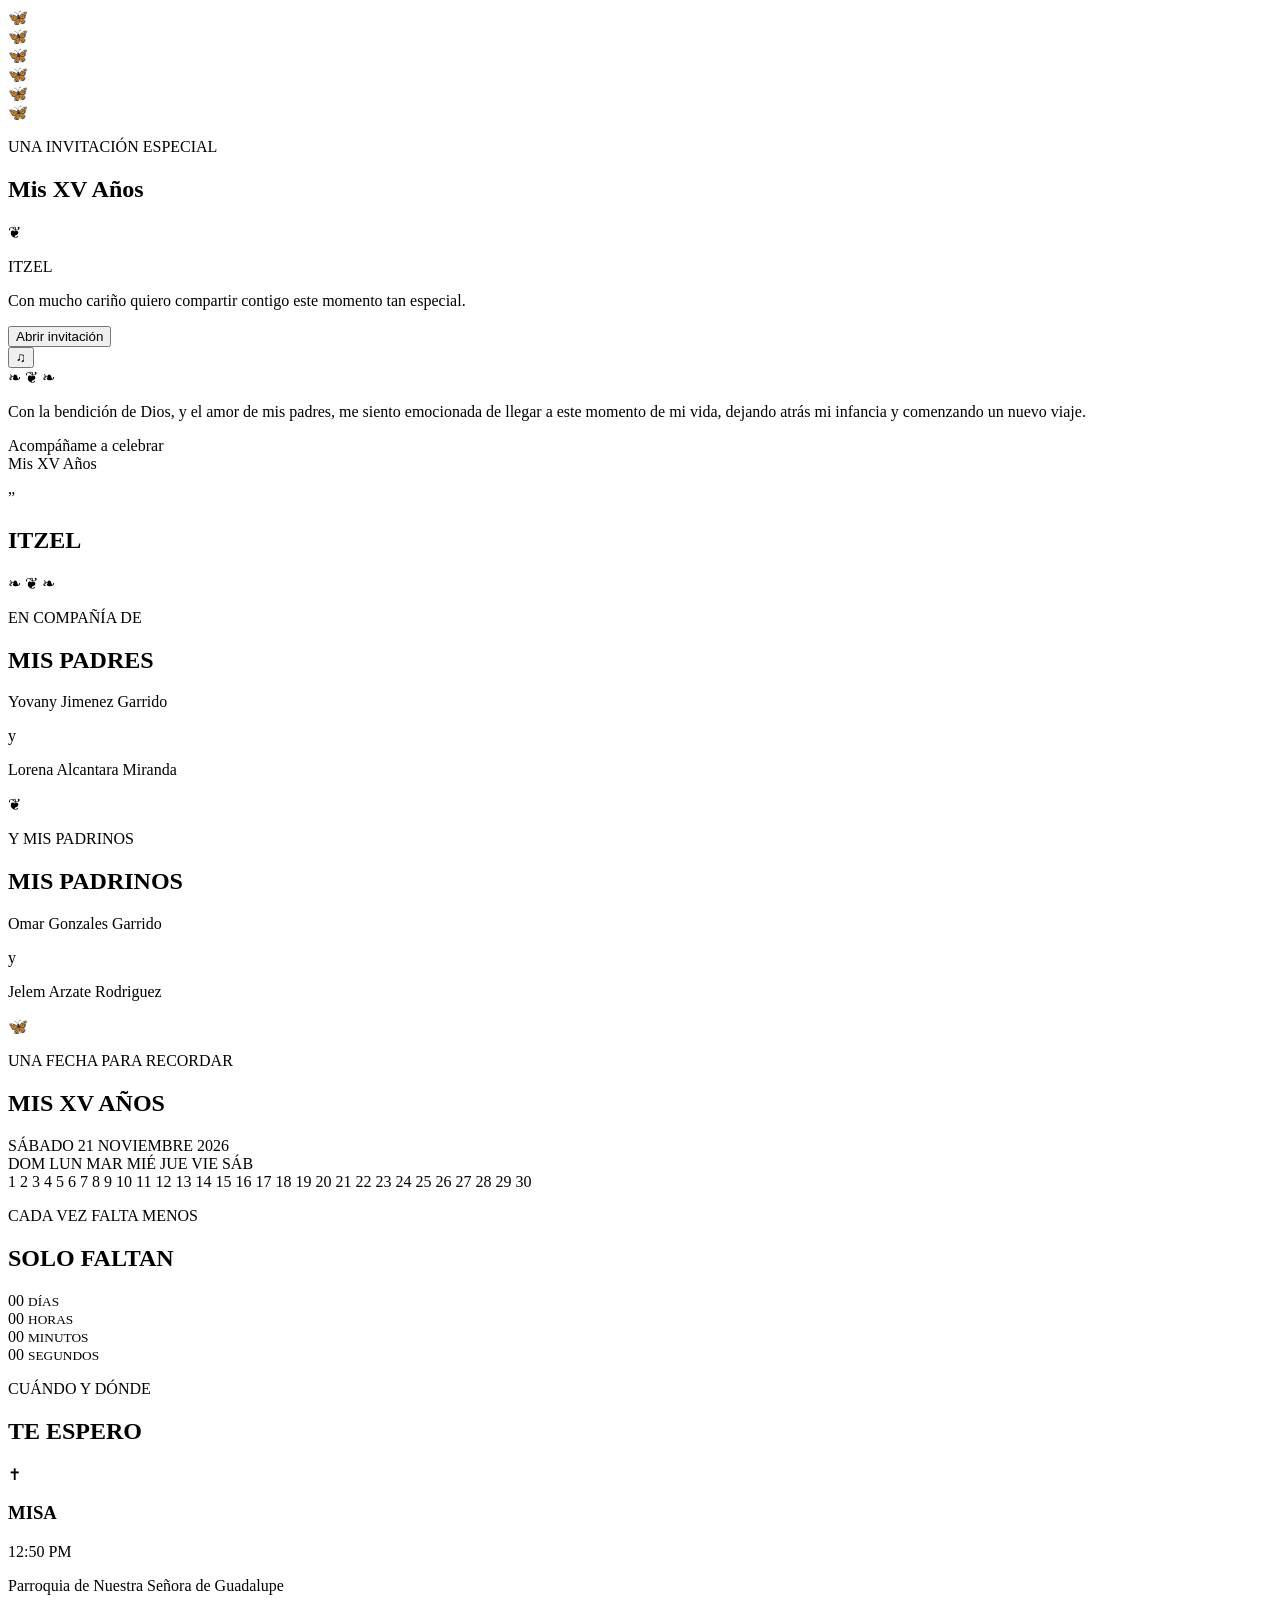
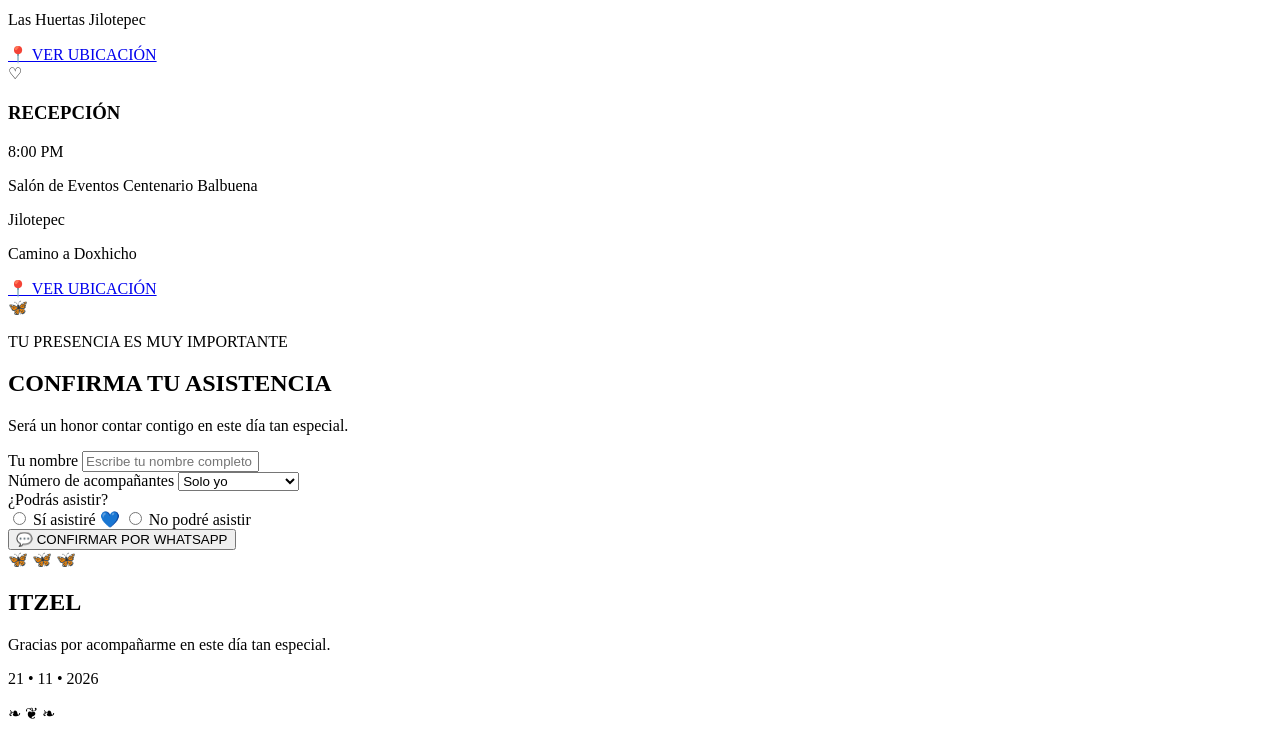
==== index.html @ 4d5fd7c3 "Rename Invitaciones/index.html to index.html" ====
<!DOCTYPE html>
<html lang="es">

<head>
    <meta charset="UTF-8">

    <meta
        name="viewport"
        content="width=device-width, initial-scale=1.0"
    >

    <title>Mis XV Años - Itzel</title>

    <link rel="stylesheet" href="CSS/style.css">

    <!-- Tipografías -->
    <link
        href="https://fonts.googleapis.com/css2?family=Cormorant+Garamond:wght@400;500;600;700&family=Great+Vibes&family=Montserrat:wght@400;500;600;700&display=swap"
        rel="stylesheet"
    >
</head>

<body>

    <!-- =====================================================
         MARIPOSAS
    ====================================================== -->

    <div class="butterfly butterfly-1">🦋</div>
    <div class="butterfly butterfly-2">🦋</div>
    <div class="butterfly butterfly-3">🦋</div>
    <div class="butterfly butterfly-4">🦋</div>
    <div class="butterfly butterfly-5">🦋</div>
    <div class="butterfly butterfly-6">🦋</div>


    <!-- =====================================================
         PANTALLA DE BIENVENIDA
    ====================================================== -->

    <section
        id="welcomeScreen"
        class="welcome-screen"
    >

        <div class="welcome-content">

            <p class="small-title">
                UNA INVITACIÓN ESPECIAL
            </p>

            <h1>
                Mis XV Años
            </h1>

            <div class="ornament">
                ❦
            </div>

            <p class="welcome-name">
                ITZEL
            </p>

            <p class="welcome-text">
                Con mucho cariño quiero compartir
                contigo este momento tan especial.
            </p>

            <button
                id="openInvitation"
                class="main-button"
                type="button"
            >
                Abrir invitación
            </button>

        </div>

    </section>


    <!-- =====================================================
         REPRODUCTOR YOUTUBE OCULTO
    ====================================================== -->

    <div
        id="youtubePlayer"
        class="youtube-hidden"
    ></div>


    <!-- =====================================================
         BOTÓN DE MÚSICA
    ====================================================== -->

    <button
        id="musicButton"
        class="music-button"
        aria-label="Controlar música"
        type="button"
    >
        ♫
    </button>


    <!-- =====================================================
         SECCIÓN 1 - HERO
    ====================================================== -->

    <section
        id="inicio"
        class="hero section"
    >

        <div class="hero-overlay"></div>

        <div class="hero-content">

            <div class="top-ornament">
                ❧ ❦ ❧
            </div>

            <p class="intro-text">
                Con la bendición de Dios,
                y el amor de mis padres,
                me siento emocionada de llegar
                a este momento de mi vida,
                dejando atrás mi infancia
                y comenzando un nuevo viaje.
            </p>

            <p class="invite-text">
                Acompáñame a celebrar
                <br>
                Mis XV Años
            </p>

            <div class="quote-mark">
                ”
            </div>

            <h1 class="hero-name">
                ITZEL
            </h1>

            <div class="bottom-ornament">
                ❧ ❦ ❧
            </div>

        </div>

    </section>


    <!-- =====================================================
         SECCIÓN 2 - PADRES Y PADRINOS
    ====================================================== -->

    <section class="parents section">

        <div class="section-container">

            <p class="section-small-title">
                EN COMPAÑÍA DE
            </p>

            <h2>
                MIS PADRES
            </h2>

            <div class="names">

                <p>
                    Yovany Jimenez Garrido
                </p>

                <span>
                    y
                </span>

                <p>
                    Lorena Alcantara Miranda
                </p>

            </div>

            <div class="divider">
                ❦
            </div>

            <p class="section-small-title">
                Y MIS PADRINOS
            </p>

            <h2>
                MIS PADRINOS
            </h2>

            <div class="names">

                <p>
                    Omar Gonzales Garrido
                </p>

                <span>
                    y
                </span>

                <p>
                    Jelem Arzate Rodriguez
                </p>

            </div>

            <div class="butterfly-decoration">
                🦋
            </div>

        </div>

    </section>


    <!-- =====================================================
         SECCIÓN 3 - FECHA
    ====================================================== -->

    <section class="date-section section">

        <div class="section-container">

            <p class="section-small-title">
                UNA FECHA PARA RECORDAR
            </p>

            <h2 class="date-title">
                MIS XV AÑOS
            </h2>

            <div class="date-card">

                <span class="day-name">
                    SÁBADO
                </span>

                <span class="day-number">
                    21
                </span>

                <span class="month">
                    NOVIEMBRE
                </span>

                <span class="year">
                    2026
                </span>

            </div>


            <!-- CALENDARIO -->

            <div class="calendar">

                <div class="calendar-header">
                    <span>DOM</span>
                    <span>LUN</span>
                    <span>MAR</span>
                    <span>MIÉ</span>
                    <span>JUE</span>
                    <span>VIE</span>
                    <span>SÁB</span>
                </div>

                <div class="calendar-days">

                    <span>1</span>
                    <span>2</span>
                    <span>3</span>
                    <span>4</span>
                    <span>5</span>
                    <span>6</span>
                    <span>7</span>

                    <span>8</span>
                    <span>9</span>
                    <span>10</span>
                    <span>11</span>
                    <span>12</span>
                    <span>13</span>
                    <span>14</span>

                    <span>15</span>
                    <span>16</span>
                    <span>17</span>
                    <span>18</span>
                    <span>19</span>
                    <span>20</span>

                    <span class="selected-day">
                        21
                    </span>

                    <span>22</span>
                    <span>23</span>
                    <span>24</span>
                    <span>25</span>
                    <span>26</span>
                    <span>27</span>
                    <span>28</span>

                    <span>29</span>
                    <span>30</span>

                </div>

            </div>

        </div>

    </section>


    <!-- =====================================================
         SECCIÓN 4 - CUENTA REGRESIVA
    ====================================================== -->

    <section class="countdown-section section">

        <div class="section-container">

            <p class="section-small-title">
                CADA VEZ FALTA MENOS
            </p>

            <h2>
                SOLO FALTAN
            </h2>

            <div class="countdown">

                <div class="count-box">

                    <span id="days">
                        00
                    </span>

                    <small>
                        DÍAS
                    </small>

                </div>


                <div class="count-box">

                    <span id="hours">
                        00
                    </span>

                    <small>
                        HORAS
                    </small>

                </div>


                <div class="count-box">

                    <span id="minutes">
                        00
                    </span>

                    <small>
                        MINUTOS
                    </small>

                </div>


                <div class="count-box">

                    <span id="seconds">
                        00
                    </span>

                    <small>
                        SEGUNDOS
                    </small>

                </div>

            </div>

        </div>

    </section>


    <!-- =====================================================
         SECCIÓN 5 - UBICACIONES
    ====================================================== -->

    <section class="location-section section">

        <div class="section-container">

            <p class="section-small-title">
                CUÁNDO Y DÓNDE
            </p>

            <h2>
                TE ESPERO
            </h2>

            <div class="locations">


                <!-- MISA -->

                <article class="location-card">

                    <div class="location-icon">
                        ✝
                    </div>

                    <h3>
                        MISA
                    </h3>

                    <p class="time">
                        12:50 PM
                    </p>

                    <p>
                        Parroquia de Nuestra Señora
                        de Guadalupe
                    </p>

                    <p>
                        Las Huertas Jilotepec
                    </p>

                    <a
                        class="map-button"
                        href="https://www.google.com/maps/search/?api=1&query=Parroquia+de+Nuestra+Se%C3%B1ora+de+Guadalupe+Las+Huertas+Jilotepec+Estado+de+M%C3%A9xico"
                        target="_blank"
                        rel="noopener noreferrer"
                    >
                        📍 VER UBICACIÓN
                    </a>

                </article>


                <!-- RECEPCIÓN -->

                <article class="location-card">

                    <div class="location-icon">
                        ♡
                    </div>

                    <h3>
                        RECEPCIÓN
                    </h3>

                    <p class="time">
                        8:00 PM
                    </p>

                    <p>
                        Salón de Eventos
                        Centenario Balbuena
                    </p>

                    <p>
                        Jilotepec
                    </p>

                    <p>
                        Camino a Doxhicho
                    </p>

                    <a
                        class="map-button"
                        href="https://www.google.com/maps/search/?api=1&query=Sal%C3%B3n+de+Eventos+Centenario+Balbuena+Jilotepec+Camino+a+Doxhicho"
                        target="_blank"
                        rel="noopener noreferrer"
                    >
                        📍 VER UBICACIÓN
                    </a>

                </article>

            </div>

        </div>

    </section>


    <!-- =====================================================
         SECCIÓN 6 - CONFIRMACIÓN
    ====================================================== -->

    <section class="confirmation-section section">

        <div class="section-container">

            <div class="butterfly-large">
                🦋
            </div>

            <p class="section-small-title">
                TU PRESENCIA ES MUY IMPORTANTE
            </p>

            <h2>
                CONFIRMA TU ASISTENCIA
            </h2>

            <p class="confirmation-description">
                Será un honor contar contigo
                en este día tan especial.
            </p>


            <form id="confirmationForm">

                <div class="form-group">

                    <label for="guestName">
                        Tu nombre
                    </label>

                    <input
                        type="text"
                        id="guestName"
                        placeholder="Escribe tu nombre completo"
                        required
                    >

                </div>


                <div class="form-group">

                    <label for="guests">
                        Número de acompañantes
                    </label>

                    <select
                        id="guests"
                        required
                    >

                        <option value="0">
                            Solo yo
                        </option>

                        <option value="1">
                            1 acompañante
                        </option>

                        <option value="2">
                            2 acompañantes
                        </option>

                        <option value="3">
                            3 acompañantes
                        </option>

                        <option value="4">
                            4 acompañantes
                        </option>

                        <option value="5">
                            5 acompañantes
                        </option>

                    </select>

                </div>


                <div class="form-group">

                    <label>
                        ¿Podrás asistir?
                    </label>

                    <div class="attendance-options">

                        <label class="radio-option">

                            <input
                                type="radio"
                                name="attendance"
                                value="si"
                            >

                            <span>
                                Sí asistiré 💙
                            </span>

                        </label>


                        <label class="radio-option">

                            <input
                                type="radio"
                                name="attendance"
                                value="no"
                            >

                            <span>
                                No podré asistir
                            </span>

                        </label>

                    </div>

                </div>


                <button
                    type="submit"
                    class="whatsapp-button"
                >
                    💬 CONFIRMAR POR WHATSAPP
                </button>

            </form>

        </div>

    </section>


    <!-- =====================================================
         FOOTER
    ====================================================== -->

    <footer class="footer">

        <div class="footer-butterflies">
            🦋 🦋 🦋
        </div>

        <h2>
            ITZEL
        </h2>

        <p>
            Gracias por acompañarme
            en este día tan especial.
        </p>

        <p class="footer-date">
            21 • 11 • 2026
        </p>

        <div class="footer-ornament">
            ❧ ❦ ❧
        </div>

    </footer>


    <!-- JAVASCRIPT -->

    <script src="JS/script.js"></script>

</body>

</html>
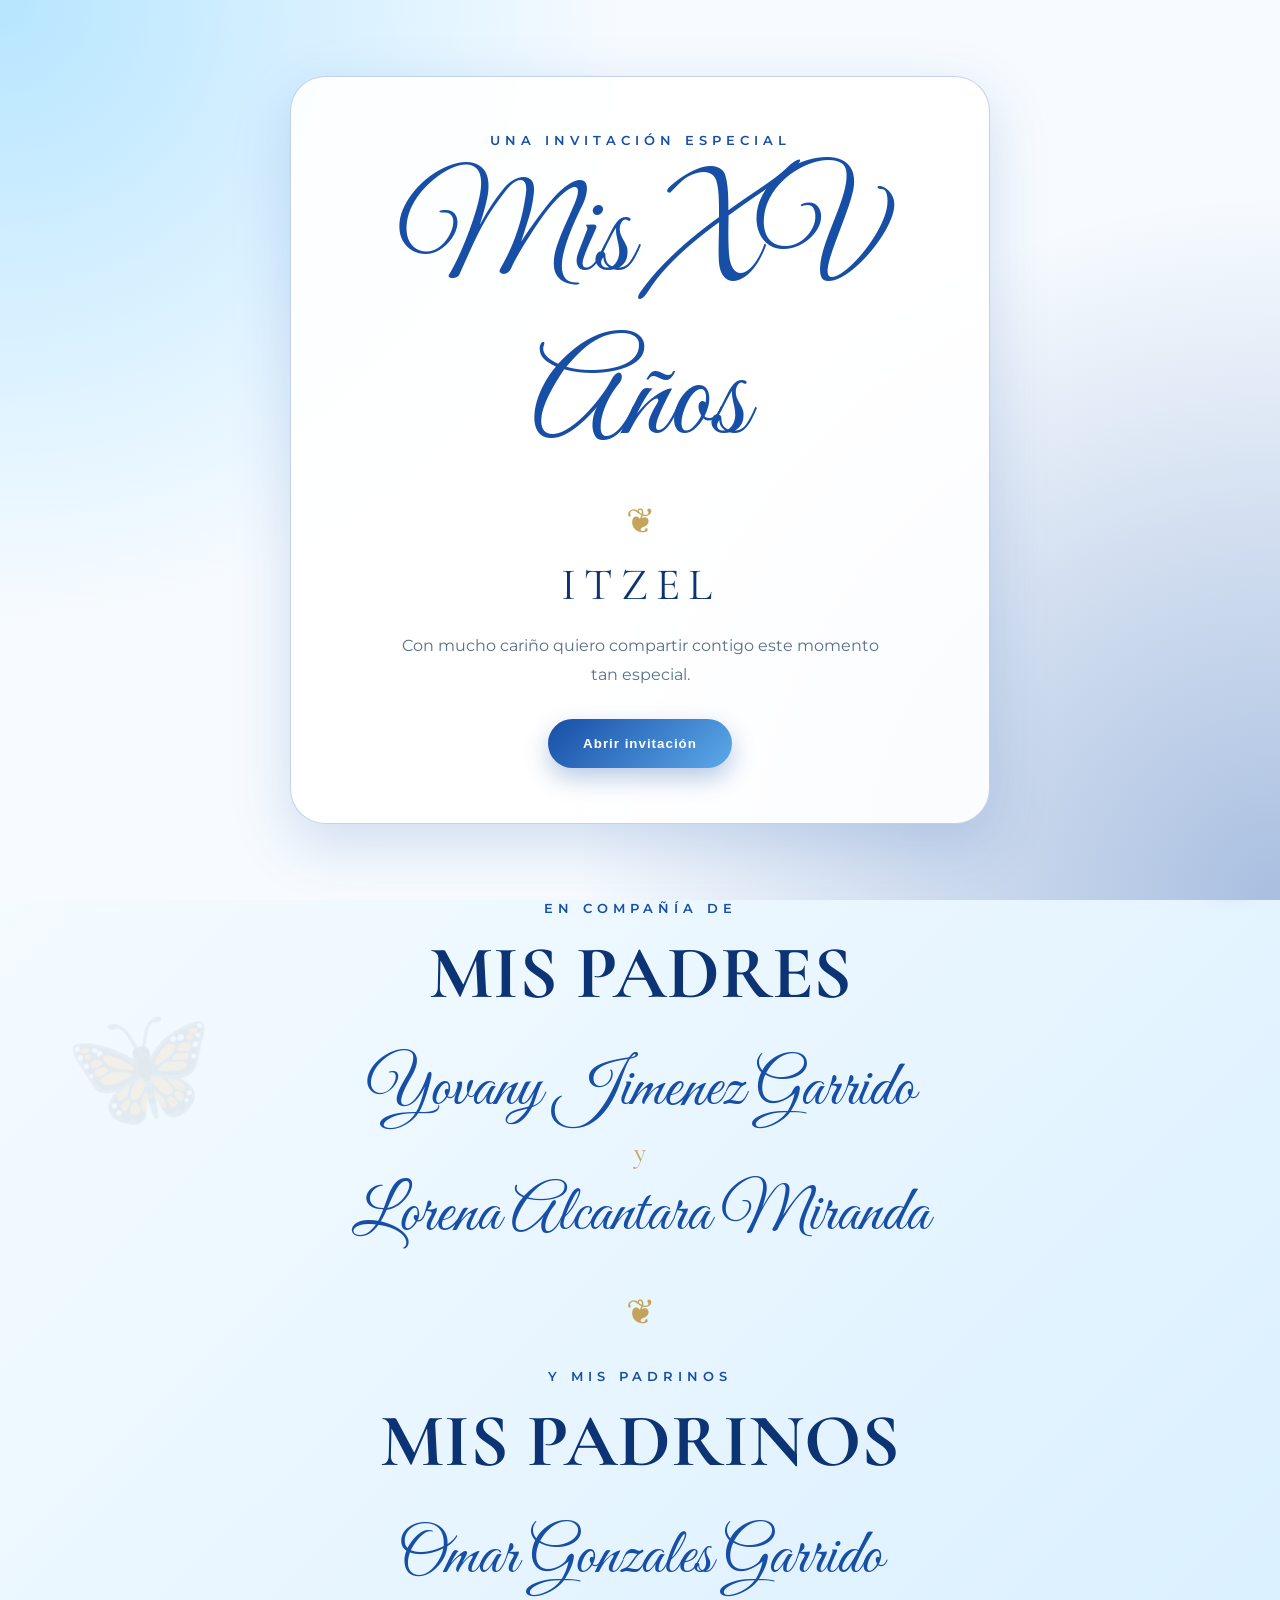
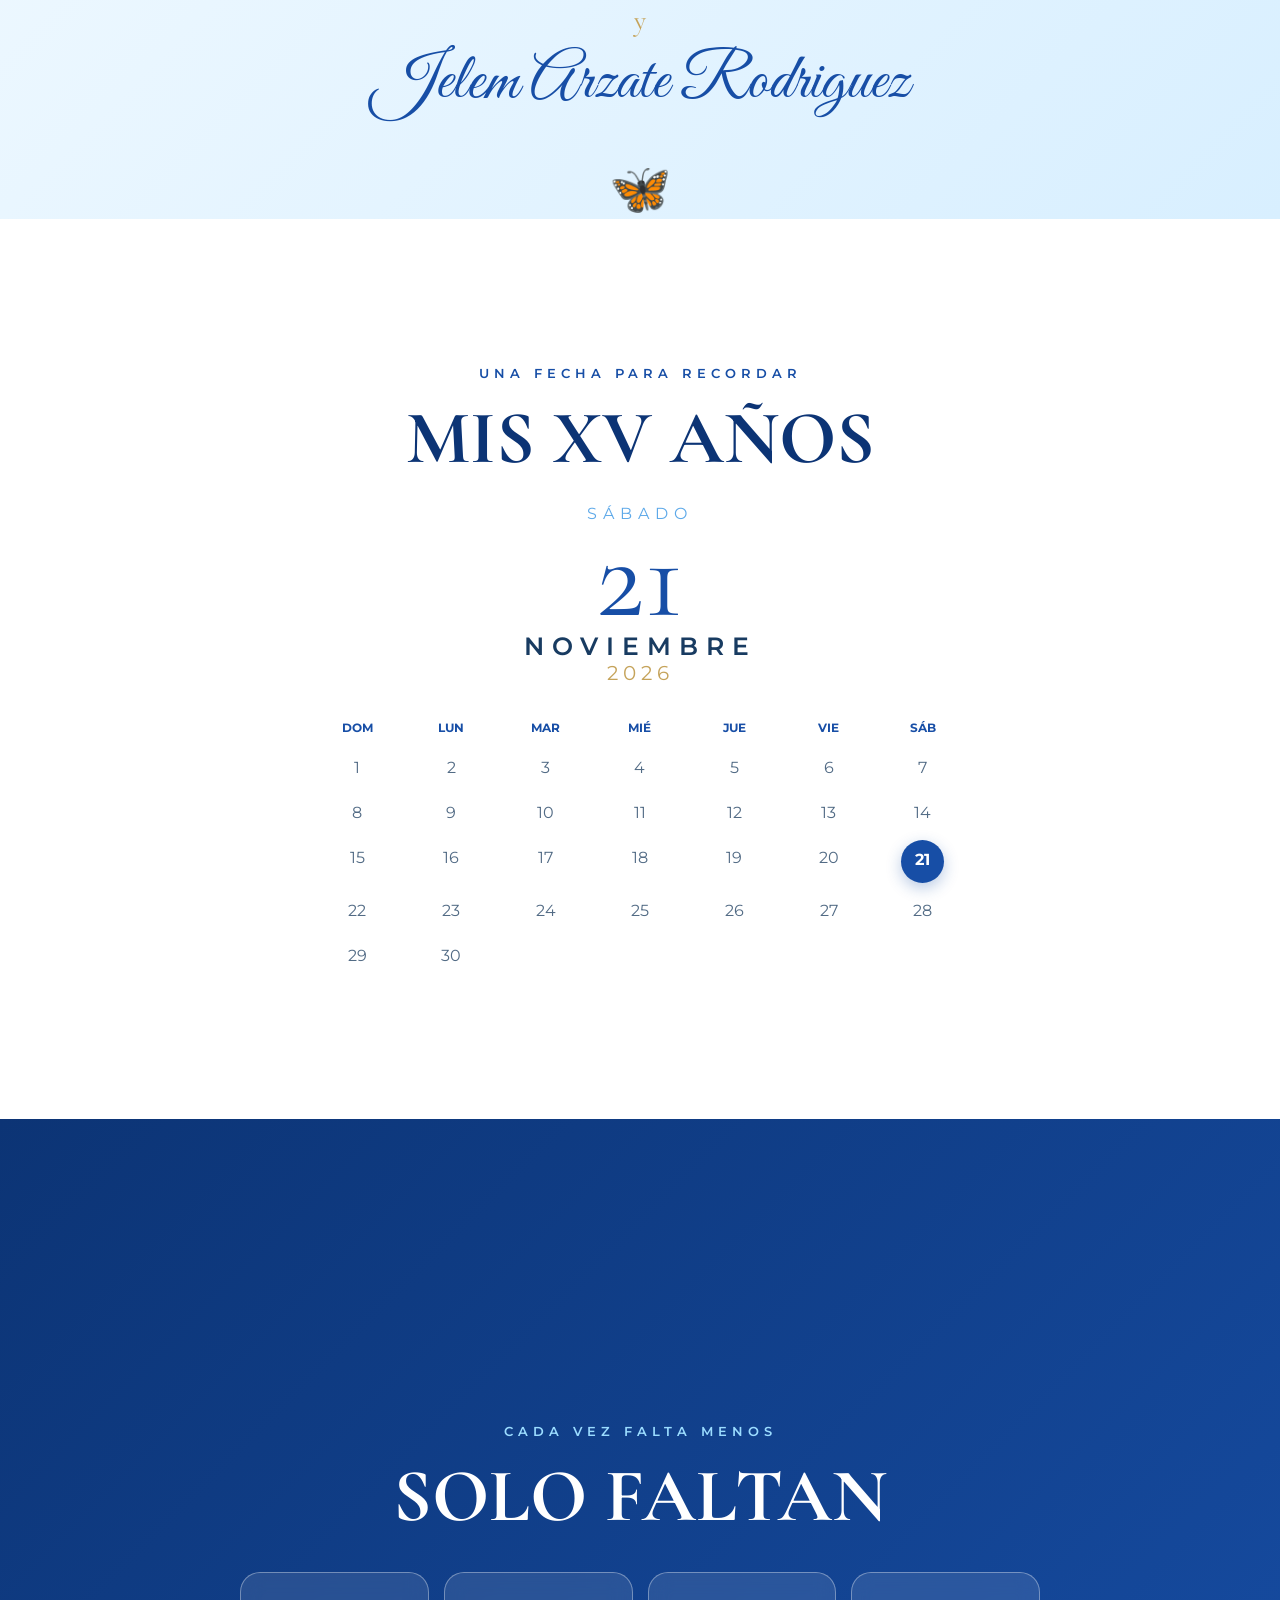
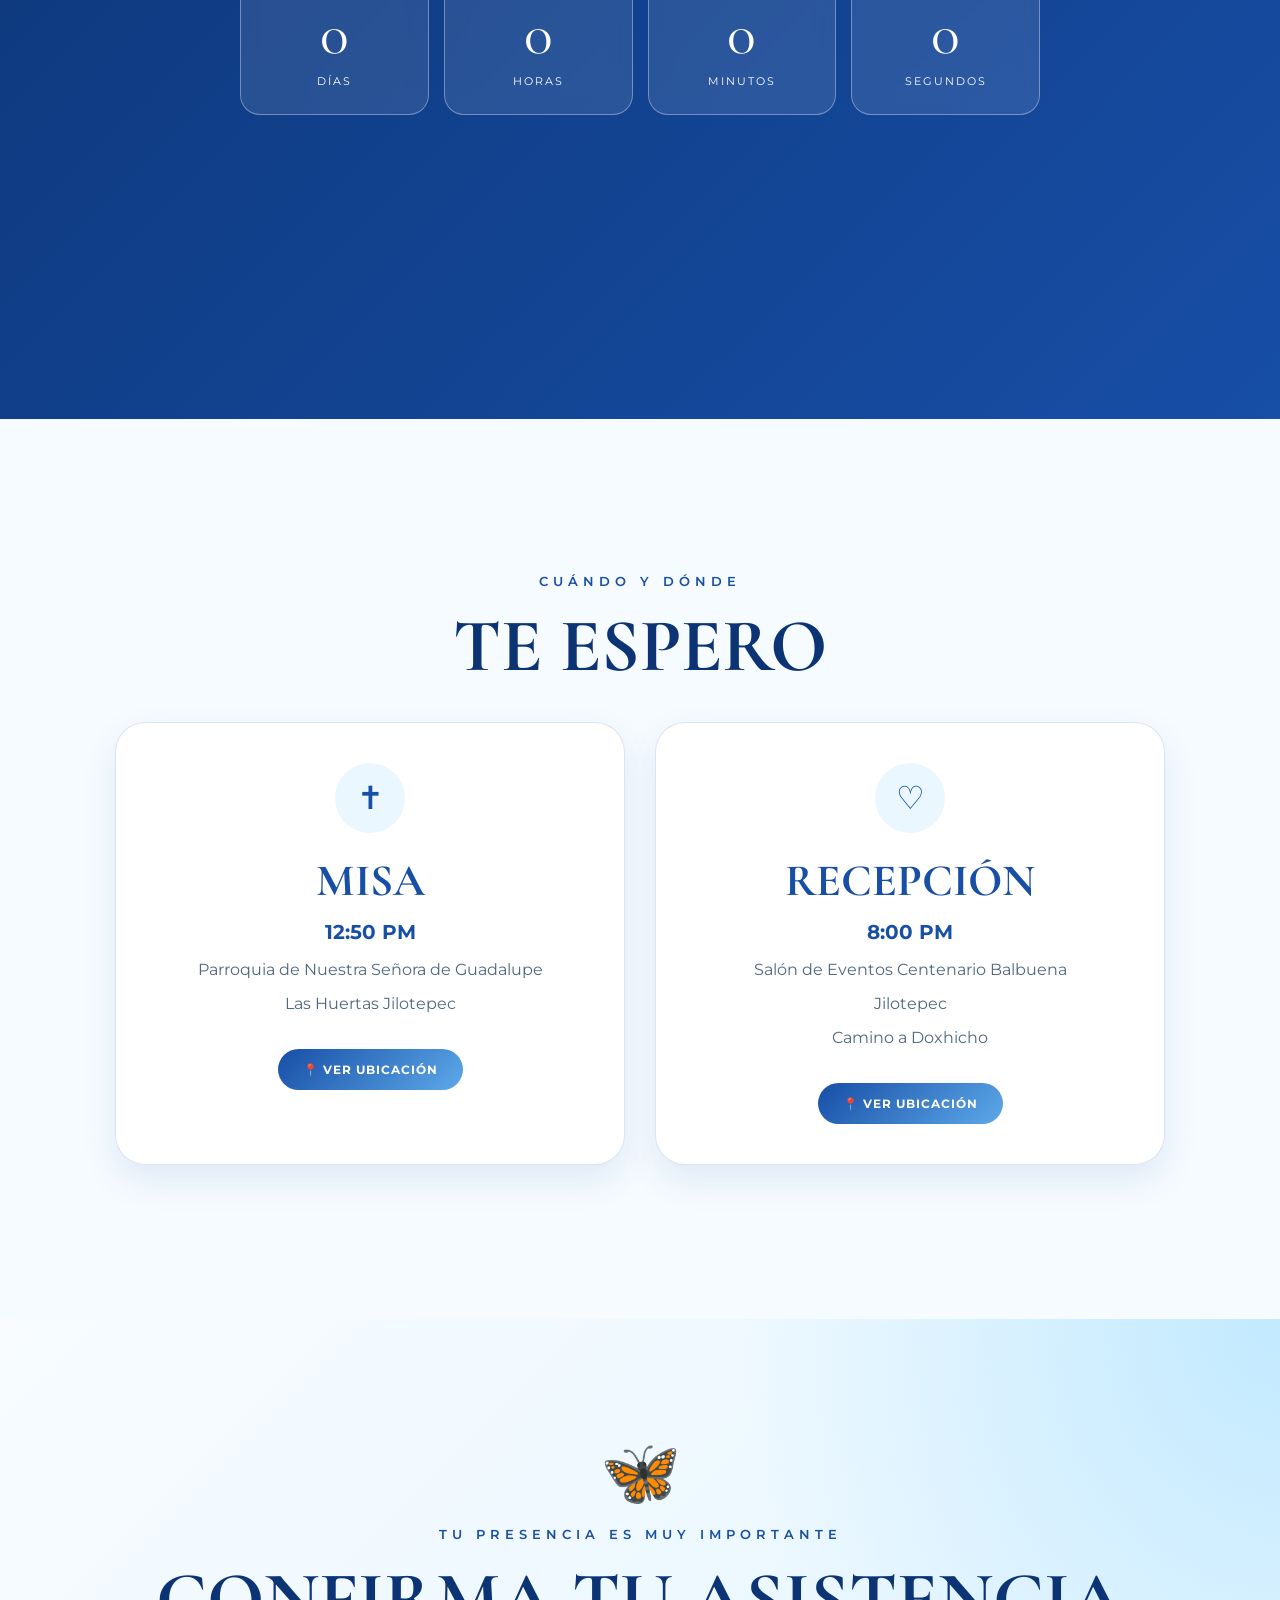
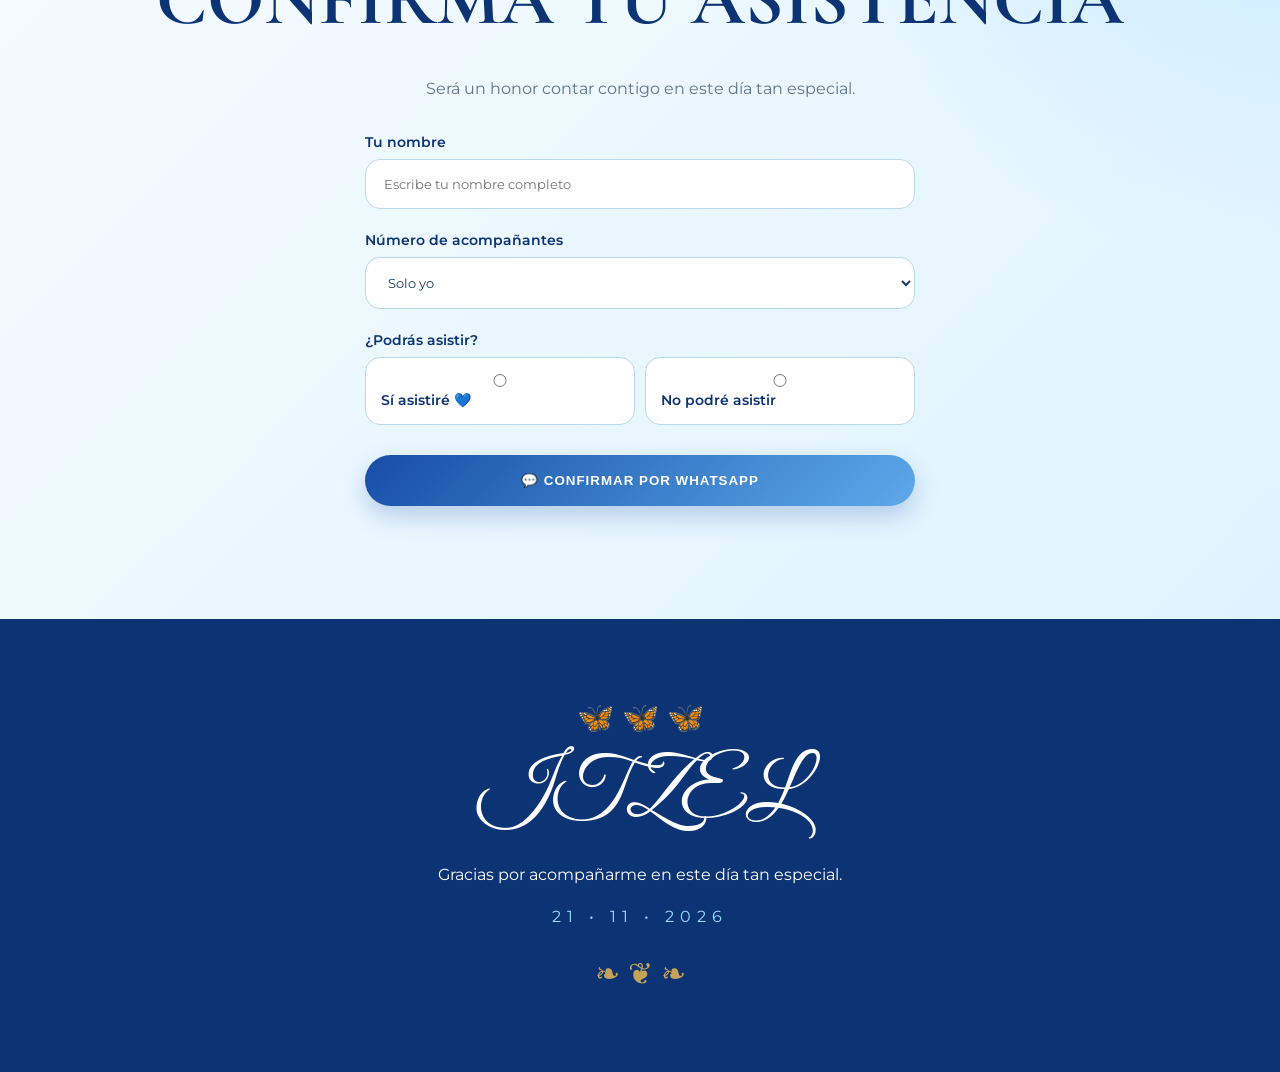
==== commit 2be5f23b: "Update index.html" ====
--- a/index.html
+++ b/index.html
@@ -3,28 +3,14 @@
 
 <head>
     <meta charset="UTF-8">
-
-    <meta
-        name="viewport"
-        content="width=device-width, initial-scale=1.0"
-    >
-
+    <meta name="viewport" content="width=device-width, initial-scale=1.0">
     <title>Mis XV Años - Itzel</title>
-
     <link rel="stylesheet" href="CSS/style.css">
 
-    <!-- Tipografías -->
-    <link
-        href="https://fonts.googleapis.com/css2?family=Cormorant+Garamond:wght@400;500;600;700&family=Great+Vibes&family=Montserrat:wght@400;500;600;700&display=swap"
-        rel="stylesheet"
-    >
+    <link href="https://fonts.googleapis.com/css2?family=Cormorant+Garamond:wght@400;500;600;700&family=Great+Vibes&family=Montserrat:wght@400;500;600;700&display=swap" rel="stylesheet">
 </head>
 
 <body>
-
-    <!-- =====================================================
-         MARIPOSAS
-    ====================================================== -->
 
     <div class="butterfly butterfly-1">🦋</div>
     <div class="butterfly butterfly-2">🦋</div>
@@ -33,647 +19,211 @@
     <div class="butterfly butterfly-5">🦋</div>
     <div class="butterfly butterfly-6">🦋</div>
 
-
-    <!-- =====================================================
-         PANTALLA DE BIENVENIDA
-    ====================================================== -->
-
-    <section
-        id="welcomeScreen"
-        class="welcome-screen"
-    >
-
+    <section id="welcomeScreen" class="welcome-screen">
         <div class="welcome-content">
-
-            <p class="small-title">
-                UNA INVITACIÓN ESPECIAL
+            <p class="small-title">UNA INVITACIÓN ESPECIAL</p>
+            <h1>Mis XV Años</h1>
+            <div class="ornament">❦</div>
+            <p class="welcome-name">ITZEL</p>
+            <p class="welcome-text">
+                Con mucho cariño quiero compartir contigo este momento tan especial.
             </p>
-
-            <h1>
-                Mis XV Años
-            </h1>
-
-            <div class="ornament">
-                ❦
-            </div>
-
-            <p class="welcome-name">
-                ITZEL
-            </p>
-
-            <p class="welcome-text">
-                Con mucho cariño quiero compartir
-                contigo este momento tan especial.
-            </p>
-
-            <button
-                id="openInvitation"
-                class="main-button"
-                type="button"
-            >
+            <button id="openInvitation" class="main-button" type="button">
                 Abrir invitación
             </button>
-
-        </div>
-
-    </section>
-
-
-    <!-- =====================================================
-         REPRODUCTOR YOUTUBE OCULTO
-    ====================================================== -->
-
-    <div
-        id="youtubePlayer"
-        class="youtube-hidden"
-    ></div>
-
-
-    <!-- =====================================================
-         BOTÓN DE MÚSICA
-    ====================================================== -->
-
-    <button
-        id="musicButton"
-        class="music-button"
-        aria-label="Controlar música"
-        type="button"
-    >
+        </div>
+    </section>
+
+    <div id="youtubePlayer" class="youtube-hidden"></div>
+
+    <button id="musicButton" class="music-button" aria-label="Controlar música" type="button">
         ♫
     </button>
 
-
-    <!-- =====================================================
-         SECCIÓN 1 - HERO
-    ====================================================== -->
-
-    <section
-        id="inicio"
-        class="hero section"
-    >
-
+    <section id="inicio" class="hero section">
         <div class="hero-overlay"></div>
-
         <div class="hero-content">
 
-            <div class="top-ornament">
-                ❧ ❦ ❧
-            </div>
+            <div class="top-ornament">❧ ❦ ❧</div>
 
             <p class="intro-text">
-                Con la bendición de Dios,
-                y el amor de mis padres,
-                me siento emocionada de llegar
-                a este momento de mi vida,
-                dejando atrás mi infancia
-                y comenzando un nuevo viaje.
+                Con la bendición de Dios, y el amor de mis padres, me siento emocionada de llegar a este momento de mi vida, dejando atrás mi infancia y comenzando un nuevo viaje.
             </p>
 
             <p class="invite-text">
-                Acompáñame a celebrar
-                <br>
-                Mis XV Años
+                Acompáñame a celebrar <br> Mis XV Años
             </p>
 
-            <div class="quote-mark">
-                ”
-            </div>
-
-            <h1 class="hero-name">
-                ITZEL
-            </h1>
-
-            <div class="bottom-ornament">
-                ❧ ❦ ❧
-            </div>
-
-        </div>
-
-    </section>
-
-
-    <!-- =====================================================
-         SECCIÓN 2 - PADRES Y PADRINOS
-    ====================================================== -->
+            <div class="envelope-container">
+                <img src="watermarked_img_17385635638094468061.jpg" alt="Sobre de Invitación XV Años Itzel" class="envelope-img">
+            </div>
+
+            <h1 class="hero-name">ITZEL</h1>
+
+            <div class="bottom-ornament">❧ ❦ ❧</div>
+
+        </div>
+    </section>
 
     <section class="parents section">
-
-        <div class="section-container">
-
-            <p class="section-small-title">
-                EN COMPAÑÍA DE
-            </p>
-
-            <h2>
-                MIS PADRES
-            </h2>
-
+        <div class="section-container">
+            <p class="section-small-title">EN COMPAÑÍA DE</p>
+            <h2>MIS PADRES</h2>
             <div class="names">
-
-                <p>
-                    Yovany Jimenez Garrido
-                </p>
-
-                <span>
-                    y
-                </span>
-
-                <p>
-                    Lorena Alcantara Miranda
-                </p>
-
-            </div>
-
-            <div class="divider">
-                ❦
-            </div>
-
-            <p class="section-small-title">
-                Y MIS PADRINOS
-            </p>
-
-            <h2>
-                MIS PADRINOS
-            </h2>
-
+                <p>Yovany Jimenez Garrido</p>
+                <span>y</span>
+                <p>Lorena Alcantara Miranda</p>
+            </div>
+
+            <div class="divider">❦</div>
+
+            <p class="section-small-title">Y MIS PADRINOS</p>
+            <h2>MIS PADRINOS</h2>
             <div class="names">
-
-                <p>
-                    Omar Gonzales Garrido
-                </p>
-
-                <span>
-                    y
-                </span>
-
-                <p>
-                    Jelem Arzate Rodriguez
-                </p>
-
-            </div>
-
-            <div class="butterfly-decoration">
-                🦋
-            </div>
-
-        </div>
-
-    </section>
-
-
-    <!-- =====================================================
-         SECCIÓN 3 - FECHA
-    ====================================================== -->
+                <p>Omar Gonzales Garrido</p>
+                <span>y</span>
+                <p>Jelem Arzate Rodriguez</p>
+            </div>
+
+            <div class="butterfly-decoration">🦋</div>
+        </div>
+    </section>
 
     <section class="date-section section">
-
-        <div class="section-container">
-
-            <p class="section-small-title">
-                UNA FECHA PARA RECORDAR
-            </p>
-
-            <h2 class="date-title">
-                MIS XV AÑOS
-            </h2>
+        <div class="section-container">
+            <p class="section-small-title">UNA FECHA PARA RECORDAR</p>
+            <h2 class="date-title">MIS XV AÑOS</h2>
 
             <div class="date-card">
-
-                <span class="day-name">
-                    SÁBADO
-                </span>
-
-                <span class="day-number">
-                    21
-                </span>
-
-                <span class="month">
-                    NOVIEMBRE
-                </span>
-
-                <span class="year">
-                    2026
-                </span>
-
-            </div>
-
-
-            <!-- CALENDARIO -->
+                <span class="day-name">SÁBADO</span>
+                <span class="day-number">21</span>
+                <span class="month">NOVIEMBRE</span>
+                <span class="year">2026</span>
+            </div>
 
             <div class="calendar">
-
                 <div class="calendar-header">
-                    <span>DOM</span>
-                    <span>LUN</span>
-                    <span>MAR</span>
-                    <span>MIÉ</span>
-                    <span>JUE</span>
-                    <span>VIE</span>
-                    <span>SÁB</span>
-                </div>
-
+                    <span>DOM</span><span>LUN</span><span>MAR</span><span>MIÉ</span><span>JUE</span><span>VIE</span><span>SÁB</span>
+                </div>
                 <div class="calendar-days">
-
-                    <span>1</span>
-                    <span>2</span>
-                    <span>3</span>
-                    <span>4</span>
-                    <span>5</span>
-                    <span>6</span>
-                    <span>7</span>
-
-                    <span>8</span>
-                    <span>9</span>
-                    <span>10</span>
-                    <span>11</span>
-                    <span>12</span>
-                    <span>13</span>
-                    <span>14</span>
-
-                    <span>15</span>
-                    <span>16</span>
-                    <span>17</span>
-                    <span>18</span>
-                    <span>19</span>
-                    <span>20</span>
-
-                    <span class="selected-day">
-                        21
-                    </span>
-
-                    <span>22</span>
-                    <span>23</span>
-                    <span>24</span>
-                    <span>25</span>
-                    <span>26</span>
-                    <span>27</span>
-                    <span>28</span>
-
-                    <span>29</span>
-                    <span>30</span>
-
-                </div>
-
-            </div>
-
-        </div>
-
-    </section>
-
-
-    <!-- =====================================================
-         SECCIÓN 4 - CUENTA REGRESIVA
-    ====================================================== -->
+                    <span>1</span><span>2</span><span>3</span><span>4</span><span>5</span><span>6</span><span>7</span>
+                    <span>8</span><span>9</span><span>10</span><span>11</span><span>12</span><span>13</span><span>14</span>
+                    <span>15</span><span>16</span><span>17</span><span>18</span><span>19</span><span>20</span>
+                    <span class="selected-day">21</span>
+                    <span>22</span><span>23</span><span>24</span><span>25</span><span>26</span><span>27</span><span>28</span>
+                    <span>29</span><span>30</span>
+                </div>
+            </div>
+        </div>
+    </section>
 
     <section class="countdown-section section">
-
-        <div class="section-container">
-
-            <p class="section-small-title">
-                CADA VEZ FALTA MENOS
-            </p>
-
-            <h2>
-                SOLO FALTAN
-            </h2>
+        <div class="section-container">
+            <p class="section-small-title">CADA VEZ FALTA MENOS</p>
+            <h2>SOLO FALTAN</h2>
 
             <div class="countdown">
-
-                <div class="count-box">
-
-                    <span id="days">
-                        00
-                    </span>
-
-                    <small>
-                        DÍAS
-                    </small>
-
-                </div>
-
-
-                <div class="count-box">
-
-                    <span id="hours">
-                        00
-                    </span>
-
-                    <small>
-                        HORAS
-                    </small>
-
-                </div>
-
-
-                <div class="count-box">
-
-                    <span id="minutes">
-                        00
-                    </span>
-
-                    <small>
-                        MINUTOS
-                    </small>
-
-                </div>
-
-
-                <div class="count-box">
-
-                    <span id="seconds">
-                        00
-                    </span>
-
-                    <small>
-                        SEGUNDOS
-                    </small>
-
-                </div>
-
-            </div>
-
-        </div>
-
-    </section>
-
-
-    <!-- =====================================================
-         SECCIÓN 5 - UBICACIONES
-    ====================================================== -->
+                <div class="count-box">
+                    <span id="days">00</span>
+                    <small>DÍAS</small>
+                </div>
+                <div class="count-box">
+                    <span id="hours">00</span>
+                    <small>HORAS</small>
+                </div>
+                <div class="count-box">
+                    <span id="minutes">00</span>
+                    <small>MINUTOS</small>
+                </div>
+                <div class="count-box">
+                    <span id="seconds">00</span>
+                    <small>SEGUNDOS</small>
+                </div>
+            </div>
+        </div>
+    </section>
 
     <section class="location-section section">
-
-        <div class="section-container">
-
-            <p class="section-small-title">
-                CUÁNDO Y DÓNDE
-            </p>
-
-            <h2>
-                TE ESPERO
-            </h2>
+        <div class="section-container">
+            <p class="section-small-title">CUÁNDO Y DÓNDE</p>
+            <h2>TE ESPERO</h2>
 
             <div class="locations">
-
-
-                <!-- MISA -->
-
                 <article class="location-card">
-
-                    <div class="location-icon">
-                        ✝
+                    <div class="location-icon">✝</div>
+                    <h3>MISA</h3>
+                    <p class="time">12:50 PM</p>
+                    <p>Parroquia de Nuestra Señora de Guadalupe</p>
+                    <p>Las Huertas Jilotepec</p>
+                    <a class="map-button" href="https://www.google.com/maps/search/?api=1&query=Parroquia+de+Nuestra+Se%C3%B1ora+de+Guadalupe+Las+Huertas+Jilotepec+Estado+de+M%C3%A9xico" target="_blank" rel="noopener noreferrer">📍 VER UBICACIÓN</a>
+                </article>
+
+                <article class="location-card">
+                    <div class="location-icon">♡</div>
+                    <h3>RECEPCIÓN</h3>
+                    <p class="time">8:00 PM</p>
+                    <p>Salón de Eventos Centenario Balbuena</p>
+                    <p>Jilotepec</p>
+                    <p>Camino a Doxhicho</p>
+                    <a class="map-button" href="https://www.google.com/maps/search/?api=1&query=Sal%C3%B3n+de+Eventos+Centenario+Balbuena+Jilotepec+Camino+a+Doxhicho" target="_blank" rel="noopener noreferrer">📍 VER UBICACIÓN</a>
+                </article>
+            </div>
+        </div>
+    </section>
+
+    <section class="confirmation-section section">
+        <div class="section-container">
+            <div class="butterfly-large">🦋</div>
+            <p class="section-small-title">TU PRESENCIA ES MUY IMPORTANTE</p>
+            <h2>CONFIRMA TU ASISTENCIA</h2>
+            <p class="confirmation-description">Será un honor contar contigo en este día tan especial.</p>
+
+            <form id="confirmationForm">
+                <div class="form-group">
+                    <label for="guestName">Tu nombre</label>
+                    <input type="text" id="guestName" placeholder="Escribe tu nombre completo" required>
+                </div>
+
+                <div class="form-group">
+                    <label for="guests">Número de acompañantes</label>
+                    <select id="guests" required>
+                        <option value="0">Solo yo</option>
+                        <option value="1">1 acompañante</option>
+                        <option value="2">2 acompañantes</option>
+                        <option value="3">3 acompañantes</option>
+                        <option value="4">4 acompañantes</option>
+                        <option value="5">5 acompañantes</option>
+                    </select>
+                </div>
+
+                <div class="form-group">
+                    <label>¿Podrás asistir?</label>
+                    <div class="attendance-options">
+                        <label class="radio-option">
+                            <input type="radio" name="attendance" value="si">
+                            <span>Sí asistiré 💙</span>
+                        </label>
+                        <label class="radio-option">
+                            <input type="radio" name="attendance" value="no">
+                            <span>No podré asistir</span>
+                        </label>
                     </div>
-
-                    <h3>
-                        MISA
-                    </h3>
-
-                    <p class="time">
-                        12:50 PM
-                    </p>
-
-                    <p>
-                        Parroquia de Nuestra Señora
-                        de Guadalupe
-                    </p>
-
-                    <p>
-                        Las Huertas Jilotepec
-                    </p>
-
-                    <a
-                        class="map-button"
-                        href="https://www.google.com/maps/search/?api=1&query=Parroquia+de+Nuestra+Se%C3%B1ora+de+Guadalupe+Las+Huertas+Jilotepec+Estado+de+M%C3%A9xico"
-                        target="_blank"
-                        rel="noopener noreferrer"
-                    >
-                        📍 VER UBICACIÓN
-                    </a>
-
-                </article>
-
-
-                <!-- RECEPCIÓN -->
-
-                <article class="location-card">
-
-                    <div class="location-icon">
-                        ♡
-                    </div>
-
-                    <h3>
-                        RECEPCIÓN
-                    </h3>
-
-                    <p class="time">
-                        8:00 PM
-                    </p>
-
-                    <p>
-                        Salón de Eventos
-                        Centenario Balbuena
-                    </p>
-
-                    <p>
-                        Jilotepec
-                    </p>
-
-                    <p>
-                        Camino a Doxhicho
-                    </p>
-
-                    <a
-                        class="map-button"
-                        href="https://www.google.com/maps/search/?api=1&query=Sal%C3%B3n+de+Eventos+Centenario+Balbuena+Jilotepec+Camino+a+Doxhicho"
-                        target="_blank"
-                        rel="noopener noreferrer"
-                    >
-                        📍 VER UBICACIÓN
-                    </a>
-
-                </article>
-
-            </div>
-
-        </div>
-
-    </section>
-
-
-    <!-- =====================================================
-         SECCIÓN 6 - CONFIRMACIÓN
-    ====================================================== -->
-
-    <section class="confirmation-section section">
-
-        <div class="section-container">
-
-            <div class="butterfly-large">
-                🦋
-            </div>
-
-            <p class="section-small-title">
-                TU PRESENCIA ES MUY IMPORTANTE
-            </p>
-
-            <h2>
-                CONFIRMA TU ASISTENCIA
-            </h2>
-
-            <p class="confirmation-description">
-                Será un honor contar contigo
-                en este día tan especial.
-            </p>
-
-
-            <form id="confirmationForm">
-
-                <div class="form-group">
-
-                    <label for="guestName">
-                        Tu nombre
-                    </label>
-
-                    <input
-                        type="text"
-                        id="guestName"
-                        placeholder="Escribe tu nombre completo"
-                        required
-                    >
-
-                </div>
-
-
-                <div class="form-group">
-
-                    <label for="guests">
-                        Número de acompañantes
-                    </label>
-
-                    <select
-                        id="guests"
-                        required
-                    >
-
-                        <option value="0">
-                            Solo yo
-                        </option>
-
-                        <option value="1">
-                            1 acompañante
-                        </option>
-
-                        <option value="2">
-                            2 acompañantes
-                        </option>
-
-                        <option value="3">
-                            3 acompañantes
-                        </option>
-
-                        <option value="4">
-                            4 acompañantes
-                        </option>
-
-                        <option value="5">
-                            5 acompañantes
-                        </option>
-
-                    </select>
-
-                </div>
-
-
-                <div class="form-group">
-
-                    <label>
-                        ¿Podrás asistir?
-                    </label>
-
-                    <div class="attendance-options">
-
-                        <label class="radio-option">
-
-                            <input
-                                type="radio"
-                                name="attendance"
-                                value="si"
-                            >
-
-                            <span>
-                                Sí asistiré 💙
-                            </span>
-
-                        </label>
-
-
-                        <label class="radio-option">
-
-                            <input
-                                type="radio"
-                                name="attendance"
-                                value="no"
-                            >
-
-                            <span>
-                                No podré asistir
-                            </span>
-
-                        </label>
-
-                    </div>
-
-                </div>
-
-
-                <button
-                    type="submit"
-                    class="whatsapp-button"
-                >
-                    💬 CONFIRMAR POR WHATSAPP
-                </button>
-
+                </div>
+
+                <button type="submit" class="whatsapp-button">💬 CONFIRMAR POR WHATSAPP</button>
             </form>
-
-        </div>
-
-    </section>
-
-
-    <!-- =====================================================
-         FOOTER
-    ====================================================== -->
+        </div>
+    </section>
 
     <footer class="footer">
-
-        <div class="footer-butterflies">
-            🦋 🦋 🦋
-        </div>
-
-        <h2>
-            ITZEL
-        </h2>
-
-        <p>
-            Gracias por acompañarme
-            en este día tan especial.
-        </p>
-
-        <p class="footer-date">
-            21 • 11 • 2026
-        </p>
-
-        <div class="footer-ornament">
-            ❧ ❦ ❧
-        </div>
-
+        <div class="footer-butterflies">🦋 🦋 🦋</div>
+        <h2>ITZEL</h2>
+        <p>Gracias por acompañarme en este día tan especial.</p>
+        <p class="footer-date">21 • 11 • 2026</p>
+        <div class="footer-ornament">❧ ❦ ❧</div>
     </footer>
 
-
-    <!-- JAVASCRIPT -->
-
     <script src="JS/script.js"></script>
-
 </body>
 
 </html>
--- a/CSS/style.css
+++ b/CSS/style.css
@@ -0,0 +1,1097 @@
+/* =========================================================
+   CONFIGURACIÓN GENERAL
+========================================================= */
+
+* {
+    margin: 0;
+    padding: 0;
+    box-sizing: border-box;
+}
+
+html {
+    scroll-behavior: smooth;
+}
+
+body {
+    background: #f7fbff;
+    color: #183b61;
+    font-family: "Montserrat", sans-serif;
+    overflow-x: hidden;
+}
+
+section {
+    position: relative;
+    overflow: hidden;
+}
+
+.section {
+    min-height: 100vh;
+    display: flex;
+    align-items: center;
+    justify-content: center;
+}
+
+.section-container {
+    width: min(100% - 40px, 1050px);
+    margin: auto;
+    text-align: center;
+    position: relative;
+    z-index: 2;
+}
+
+
+/* =========================================================
+   COLORES
+========================================================= */
+
+:root {
+    --azul-rey: #174ea6;
+    --azul-profundo: #0c3475;
+    --azul-cielo: #5da9e9;
+    --azul-celeste: #9bdcff;
+    --azul-suave: #eaf7ff;
+    --azul-muy-claro: #f6fbff;
+    --dorado: #c5a35a;
+    --blanco: #ffffff;
+    --texto: #183b61;
+}
+
+
+/* =========================================================
+   MARIPOSAS
+========================================================= */
+
+.butterfly {
+    position: fixed;
+    z-index: 50;
+    font-size: 28px;
+    color: var(--azul-rey);
+    pointer-events: none;
+    filter: drop-shadow(
+        0 3px 5px rgba(23, 78, 166, 0.25)
+    );
+    animation: butterflyFloat 7s ease-in-out infinite;
+}
+
+.butterfly-1 {
+    top: 12%;
+    left: 5%;
+}
+
+.butterfly-2 {
+    top: 30%;
+    right: 5%;
+    animation-delay: 1s;
+}
+
+.butterfly-3 {
+    top: 55%;
+    left: 3%;
+    animation-delay: 2s;
+}
+
+.butterfly-4 {
+    top: 70%;
+    right: 4%;
+    animation-delay: 3s;
+}
+
+.butterfly-5 {
+    top: 82%;
+    left: 8%;
+    animation-delay: 4s;
+}
+
+.butterfly-6 {
+    top: 18%;
+    right: 12%;
+    animation-delay: 5s;
+}
+
+@keyframes butterflyFloat {
+
+    0%,
+    100% {
+        transform:
+            translateY(0)
+            rotate(-8deg);
+    }
+
+    50% {
+        transform:
+            translateY(-25px)
+            rotate(8deg);
+    }
+}
+
+
+/* =========================================================
+   PANTALLA DE BIENVENIDA
+========================================================= */
+
+.welcome-screen {
+    position: fixed;
+    inset: 0;
+    z-index: 100;
+    display: flex;
+    align-items: center;
+    justify-content: center;
+    padding: 25px;
+
+    background:
+        radial-gradient(
+            circle at top left,
+            rgba(155, 220, 255, 0.7),
+            transparent 40%
+        ),
+
+        radial-gradient(
+            circle at bottom right,
+            rgba(23, 78, 166, 0.35),
+            transparent 45%
+        ),
+
+        #f7fbff;
+
+    transition:
+        opacity 0.8s ease,
+        visibility 0.8s ease;
+}
+
+.welcome-screen.hidden {
+    opacity: 0;
+    visibility: hidden;
+    pointer-events: none;
+}
+
+.welcome-content {
+    max-width: 700px;
+    text-align: center;
+    padding: 55px 30px;
+
+    border:
+        1px solid
+        rgba(23, 78, 166, 0.25);
+
+    border-radius: 35px;
+
+    background:
+        rgba(255, 255, 255, 0.9);
+
+    box-shadow:
+        0 20px 60px
+        rgba(23, 78, 166, 0.18);
+}
+
+.small-title {
+    letter-spacing: 5px;
+    font-size: 13px;
+    color: var(--azul-rey);
+    font-weight: 600;
+}
+
+.welcome-content h1 {
+    font-family: "Great Vibes", cursive;
+    font-size: clamp(70px, 12vw, 130px);
+    font-weight: 400;
+    color: var(--azul-rey);
+    margin: 10px 0;
+}
+
+.ornament {
+    color: var(--dorado);
+    font-size: 35px;
+    margin: 15px 0;
+}
+
+.welcome-name {
+    font-family:
+        "Cormorant Garamond",
+        serif;
+
+    font-size: 45px;
+    letter-spacing: 8px;
+    color: var(--azul-profundo);
+}
+
+.welcome-text {
+    max-width: 480px;
+    margin: 20px auto 30px;
+    line-height: 1.8;
+    color: #58708b;
+}
+
+.main-button {
+    border: none;
+    padding: 17px 35px;
+    border-radius: 50px;
+
+    background:
+        linear-gradient(
+            135deg,
+            var(--azul-rey),
+            var(--azul-cielo)
+        );
+
+    color: white;
+    font-weight: 600;
+    letter-spacing: 1px;
+    cursor: pointer;
+
+    box-shadow:
+        0 10px 25px
+        rgba(23, 78, 166, 0.3);
+
+    transition: 0.3s;
+}
+
+.main-button:hover {
+    transform: translateY(-4px);
+}
+
+
+/* =========================================================
+   BOTÓN DE MÚSICA
+========================================================= */
+
+.music-button {
+    position: fixed;
+    right: 20px;
+    bottom: 20px;
+    z-index: 90;
+
+    width: 58px;
+    height: 58px;
+
+    border-radius: 50%;
+    border: 2px solid white;
+
+    background:
+        linear-gradient(
+            135deg,
+            var(--azul-rey),
+            var(--azul-cielo)
+        );
+
+    color: white;
+    font-size: 25px;
+    cursor: pointer;
+
+    box-shadow:
+        0 8px 25px
+        rgba(23, 78, 166, 0.3);
+}
+
+.youtube-hidden {
+    position: fixed;
+    width: 1px;
+    height: 1px;
+    overflow: hidden;
+    left: -100px;
+    top: -100px;
+}
+
+
+/* =========================================================
+   HERO
+========================================================= */
+
+.hero {
+    min-height: 100vh;
+
+    background:
+        radial-gradient(
+            circle at 20% 20%,
+            rgba(155, 220, 255, 0.8),
+            transparent 30%
+        ),
+
+        radial-gradient(
+            circle at 80% 80%,
+            rgba(23, 78, 166, 0.25),
+            transparent 35%
+        ),
+
+        linear-gradient(
+            135deg,
+            #fafdff,
+            #dff3ff
+        );
+}
+
+.hero::before {
+    content: "";
+
+    position: absolute;
+    inset: 25px;
+
+    border:
+        1px solid
+        rgba(23, 78, 166, 0.3);
+
+    border-radius: 25px;
+}
+
+.hero-content {
+    width: min(
+        900px,
+        calc(100% - 70px)
+    );
+
+    text-align: center;
+    position: relative;
+    z-index: 2;
+}
+
+.top-ornament,
+.bottom-ornament {
+    color: var(--dorado);
+    font-size: 30px;
+    letter-spacing: 10px;
+    margin: 25px;
+}
+
+.intro-text {
+    max-width: 760px;
+    margin: auto;
+
+    font-size:
+        clamp(
+            23px,
+            4vw,
+            40px
+        );
+
+    line-height: 1.35;
+    font-weight: 600;
+    color: #102f52;
+}
+
+.invite-text {
+    margin-top: 35px;
+
+    font-family:
+        "Cormorant Garamond",
+        serif;
+
+    font-size:
+        clamp(
+            28px,
+            5vw,
+            55px
+        );
+
+    font-weight: 600;
+    color: var(--azul-rey);
+}
+
+.quote-mark {
+    font-family: Georgia, serif;
+    font-size: 100px;
+    line-height: 70px;
+    color: var(--azul-cielo);
+    margin-top: 15px;
+}
+
+.hero-name {
+    font-family:
+        "Great Vibes",
+        cursive;
+
+    font-size:
+        clamp(
+            70px,
+            12vw,
+            130px
+        );
+
+    font-weight: 400;
+    color: var(--azul-rey);
+}
+
+
+/* =========================================================
+   TÍTULOS
+========================================================= */
+
+.section-small-title {
+    font-size: 13px;
+    letter-spacing: 5px;
+    color: var(--azul-rey);
+    font-weight: 600;
+    margin-bottom: 12px;
+}
+
+.section-container h2 {
+    font-family:
+        "Cormorant Garamond",
+        serif;
+
+    font-size:
+        clamp(
+            45px,
+            7vw,
+            75px
+        );
+
+    color: var(--azul-profundo);
+    margin-bottom: 30px;
+}
+
+
+/* =========================================================
+   PADRES
+========================================================= */
+
+.parents {
+    background:
+        linear-gradient(
+            135deg,
+            #f5fbff,
+            #d8efff
+        );
+}
+
+.parents::before {
+    content: "🦋";
+
+    position: absolute;
+    font-size: 120px;
+    opacity: 0.08;
+    left: 5%;
+    top: 10%;
+}
+
+.names p {
+    font-family:
+        "Great Vibes",
+        cursive;
+
+    font-size:
+        clamp(
+            40px,
+            7vw,
+            65px
+        );
+
+    color: var(--azul-rey);
+    margin: 5px 0;
+}
+
+.names span {
+    font-family:
+        "Cormorant Garamond",
+        serif;
+
+    font-size: 28px;
+    color: var(--dorado);
+}
+
+.divider {
+    margin: 35px auto;
+    color: var(--dorado);
+    font-size: 35px;
+}
+
+.butterfly-decoration {
+    margin-top: 35px;
+    font-size: 50px;
+}
+
+
+/* =========================================================
+   FECHA
+========================================================= */
+
+.date-section {
+    background: white;
+}
+
+.date-title {
+    margin-bottom: 15px !important;
+}
+
+.date-card {
+    display: flex;
+    flex-direction: column;
+    align-items: center;
+    margin: 20px auto 35px;
+}
+
+.day-name {
+    letter-spacing: 6px;
+    font-size: 16px;
+    color: var(--azul-cielo);
+}
+
+.day-number {
+    font-family:
+        "Cormorant Garamond",
+        serif;
+
+    font-size: 120px;
+    line-height: 0.9;
+    color: var(--azul-rey);
+}
+
+.month {
+    font-size: 25px;
+    letter-spacing: 8px;
+    font-weight: 600;
+}
+
+.year {
+    font-size: 20px;
+    letter-spacing: 5px;
+    color: var(--dorado);
+}
+
+
+/* =========================================================
+   CALENDARIO
+========================================================= */
+
+.calendar {
+    max-width: 650px;
+    margin: auto;
+}
+
+.calendar-header,
+.calendar-days {
+    display: grid;
+    grid-template-columns:
+        repeat(7, 1fr);
+    gap: 10px;
+}
+
+.calendar-header {
+    font-size: 12px;
+    color: var(--azul-rey);
+    font-weight: 700;
+    margin-bottom: 15px;
+}
+
+.calendar-days span {
+    padding: 8px;
+    color: #526b85;
+}
+
+.calendar-days .selected-day {
+    width: 43px;
+    height: 43px;
+    padding: 10px;
+    margin: auto;
+
+    border-radius: 50%;
+
+    background: var(--azul-rey);
+    color: white;
+    font-weight: 700;
+
+    box-shadow:
+        0 5px 15px
+        rgba(23, 78, 166, 0.3);
+}
+
+
+/* =========================================================
+   CONTADOR
+========================================================= */
+
+.countdown-section {
+    background:
+        linear-gradient(
+            135deg,
+            var(--azul-profundo),
+            var(--azul-rey)
+        );
+
+    color: white;
+}
+
+.countdown-section h2 {
+    color: white;
+}
+
+.countdown-section .section-small-title {
+    color: var(--azul-celeste);
+}
+
+.countdown {
+    display: grid;
+    grid-template-columns:
+        repeat(4, 1fr);
+
+    gap: 15px;
+    max-width: 800px;
+    margin: auto;
+}
+
+.count-box {
+    padding: 25px 10px;
+
+    border:
+        1px solid
+        rgba(255, 255, 255, 0.35);
+
+    border-radius: 20px;
+
+    background:
+        rgba(255, 255, 255, 0.1);
+
+    backdrop-filter: blur(10px);
+}
+
+.count-box span {
+    display: block;
+
+    font-family:
+        "Cormorant Garamond",
+        serif;
+
+    font-size: 60px;
+}
+
+.count-box small {
+    font-size: 11px;
+    letter-spacing: 2px;
+}
+
+
+/* =========================================================
+   UBICACIONES
+========================================================= */
+
+.location-section {
+    background: var(--azul-muy-claro);
+}
+
+.locations {
+    display: grid;
+    grid-template-columns:
+        repeat(2, 1fr);
+
+    gap: 30px;
+}
+
+.location-card {
+    background: white;
+    padding: 40px 25px;
+    border-radius: 30px;
+
+    border:
+        1px solid
+        rgba(23, 78, 166, 0.15);
+
+    box-shadow:
+        0 15px 35px
+        rgba(23, 78, 166, 0.1);
+}
+
+.location-icon {
+    width: 70px;
+    height: 70px;
+
+    display: flex;
+    align-items: center;
+    justify-content: center;
+
+    margin: 0 auto 20px;
+    border-radius: 50%;
+
+    background: var(--azul-suave);
+    color: var(--azul-rey);
+    font-size: 32px;
+}
+
+.location-card h3 {
+    font-family:
+        "Cormorant Garamond",
+        serif;
+
+    font-size: 45px;
+    color: var(--azul-rey);
+}
+
+.location-card p {
+    line-height: 1.7;
+    margin: 7px auto;
+    color: #50677f;
+}
+
+.location-card .time {
+    color: var(--azul-rey);
+    font-weight: 700;
+    font-size: 20px;
+}
+
+.map-button {
+    display: inline-block;
+    margin-top: 25px;
+    padding: 13px 25px;
+
+    border-radius: 50px;
+    text-decoration: none;
+
+    color: white;
+
+    background:
+        linear-gradient(
+            135deg,
+            var(--azul-rey),
+            var(--azul-cielo)
+        );
+
+    font-size: 12px;
+    font-weight: 700;
+    letter-spacing: 1px;
+
+    transition: 0.3s;
+}
+
+.map-button:hover {
+    transform: translateY(-3px);
+}
+
+
+/* =========================================================
+   CONFIRMACIÓN
+========================================================= */
+
+.confirmation-section {
+    background:
+        radial-gradient(
+            circle at top right,
+            rgba(155, 220, 255, 0.5),
+            transparent 35%
+        ),
+
+        linear-gradient(
+            135deg,
+            #f8fcff,
+            #dff3ff
+        );
+}
+
+.butterfly-large {
+    font-size: 65px;
+    margin-bottom: 15px;
+}
+
+.confirmation-description {
+    color: #60758a;
+    max-width: 500px;
+    margin: 0 auto 30px;
+    line-height: 1.7;
+}
+
+.confirmation-section form {
+    width: min(
+        100%,
+        550px
+    );
+
+    margin: auto;
+    text-align: left;
+}
+
+.form-group {
+    margin-bottom: 22px;
+}
+
+.form-group label {
+    display: block;
+    margin-bottom: 8px;
+
+    font-size: 14px;
+    font-weight: 600;
+    color: var(--azul-profundo);
+}
+
+.form-group input,
+.form-group select {
+    width: 100%;
+
+    padding: 16px 18px;
+
+    border-radius: 15px;
+
+    border:
+        1px solid
+        #b9d8ee;
+
+    background: white;
+    outline: none;
+
+    font-family:
+        "Montserrat",
+        sans-serif;
+
+    color: var(--texto);
+}
+
+.form-group input:focus,
+.form-group select:focus {
+    border-color:
+        var(--azul-rey);
+
+    box-shadow:
+        0 0 0 3px
+        rgba(23, 78, 166, 0.1);
+}
+
+.attendance-options {
+    display: grid;
+    grid-template-columns:
+        repeat(2, 1fr);
+
+    gap: 10px;
+}
+
+.radio-option {
+    padding: 15px;
+
+    background: white;
+
+    border:
+        1px solid
+        #b9d8ee;
+
+    border-radius: 15px;
+
+    cursor: pointer;
+    transition: 0.2s;
+}
+
+.radio-option:hover {
+    border-color: var(--azul-rey);
+}
+
+.radio-option input {
+    margin-right: 8px;
+}
+
+.whatsapp-button {
+    width: 100%;
+
+    border: none;
+
+    padding: 18px;
+
+    border-radius: 50px;
+
+    background:
+        linear-gradient(
+            135deg,
+            #174ea6,
+            #5da9e9
+        );
+
+    color: white;
+
+    font-weight: 700;
+    letter-spacing: 1px;
+
+    cursor: pointer;
+
+    box-shadow:
+        0 10px 25px
+        rgba(23, 78, 166, 0.25);
+
+    transition: 0.3s;
+}
+
+.whatsapp-button:hover {
+    transform:
+        translateY(-3px);
+}
+
+
+/* =========================================================
+   FOOTER
+========================================================= */
+
+.footer {
+    padding: 80px 20px;
+    text-align: center;
+
+    background:
+        var(--azul-profundo);
+
+    color: white;
+}
+
+.footer-butterflies {
+    font-size: 30px;
+    margin-bottom: 10px;
+}
+
+.footer h2 {
+    font-family:
+        "Great Vibes",
+        cursive;
+
+    font-size: 80px;
+    font-weight: 400;
+}
+
+.footer p {
+    margin: 15px auto;
+    max-width: 450px;
+    line-height: 1.7;
+}
+
+.footer-date {
+    color: var(--azul-celeste);
+    letter-spacing: 6px;
+}
+
+.footer-ornament {
+    color: var(--dorado);
+    font-size: 30px;
+    margin-top: 25px;
+}
+
+
+/* =========================================================
+   ANIMACIONES SCROLL
+========================================================= */
+
+.section-container {
+    opacity: 0;
+    transform: translateY(35px);
+    transition:
+        opacity 0.8s ease,
+        transform 0.8s ease;
+}
+
+.section-container.visible {
+    opacity: 1;
+    transform: translateY(0);
+}
+
+
+/* =========================================================
+   RESPONSIVE
+========================================================= */
+
+@media (max-width: 700px) {
+
+    .section {
+        min-height: auto;
+        padding: 90px 0;
+    }
+
+    .hero {
+        min-height: 100vh;
+    }
+
+    .hero::before {
+        inset: 15px;
+    }
+
+    .locations {
+        grid-template-columns: 1fr;
+    }
+
+    .countdown {
+        grid-template-columns:
+            repeat(2, 1fr);
+    }
+
+    .count-box span {
+        font-size: 48px;
+    }
+
+    .attendance-options {
+        grid-template-columns: 1fr;
+    }
+
+    .calendar-days,
+    .calendar-header {
+        gap: 3px;
+    }
+
+    .calendar-days span {
+        padding: 7px 2px;
+        font-size: 13px;
+    }
+
+    .calendar-days .selected-day {
+        width: 35px;
+        height: 35px;
+        padding: 8px;
+    }
+
+    .butterfly {
+        font-size: 22px;
+    }
+
+    .welcome-content {
+        padding: 45px 20px;
+    }
+
+    .welcome-content h1 {
+        font-size: 75px;
+    }
+
+    .welcome-name {
+        font-size: 38px;
+    }
+}
+
+
+@media (max-width: 430px) {
+
+    .section-container {
+        width: min(100% - 30px, 1050px);
+    }
+
+    .intro-text {
+        font-size: 22px;
+    }
+
+    .invite-text {
+        font-size: 32px;
+    }
+
+    .hero-name {
+        font-size: 80px;
+    }
+
+    .day-number {
+        font-size: 90px;
+    }
+
+    .month {
+        font-size: 20px;
+        letter-spacing: 5px;
+    }
+
+    .count-box {
+        padding: 20px 5px;
+    }
+
+    .count-box span {
+        font-size: 40px;
+    }
+
+    .count-box small {
+        font-size: 9px;
+    }
+
+    .location-card {
+        padding: 30px 18px;
+    }
+
+    .footer h2 {
+        font-size: 65px;
+    }
+
+    .music-button {
+        width: 52px;
+        height: 52px;
+        right: 15px;
+        bottom: 15px;
+    }
+}
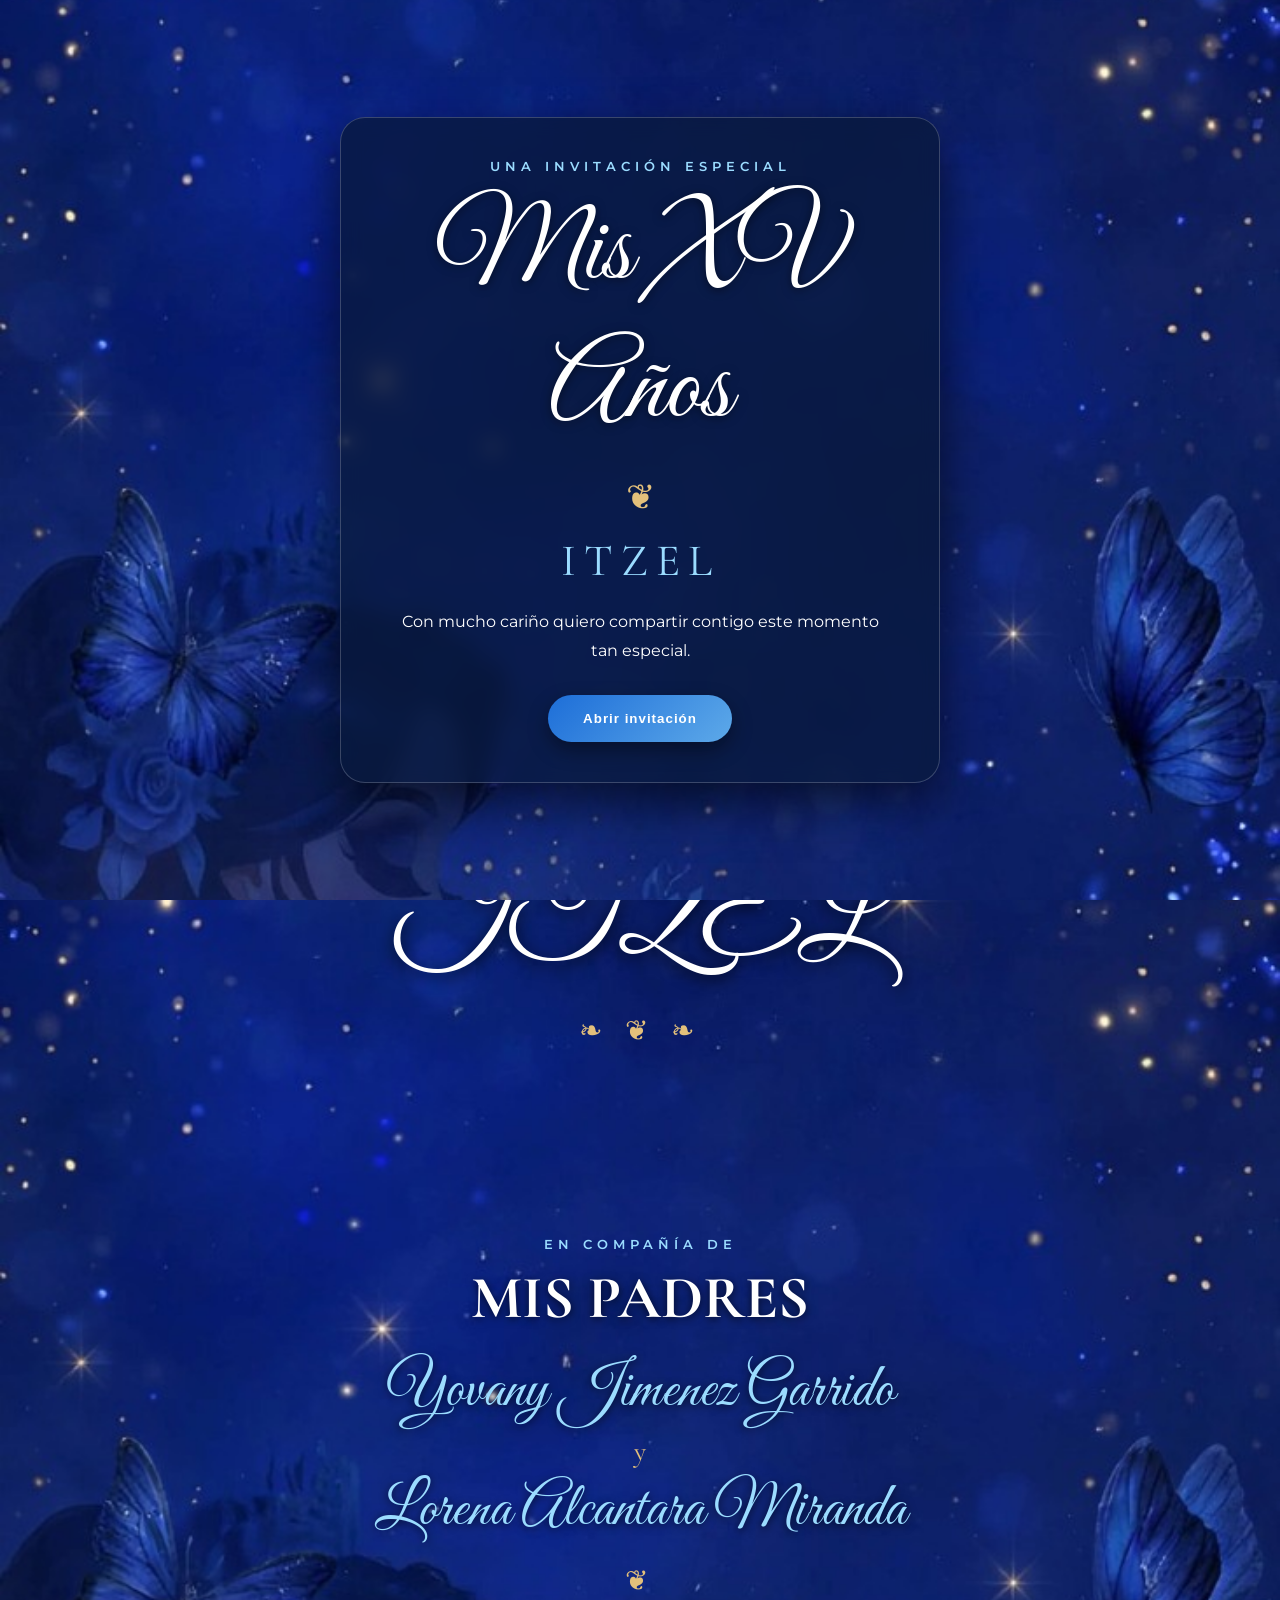
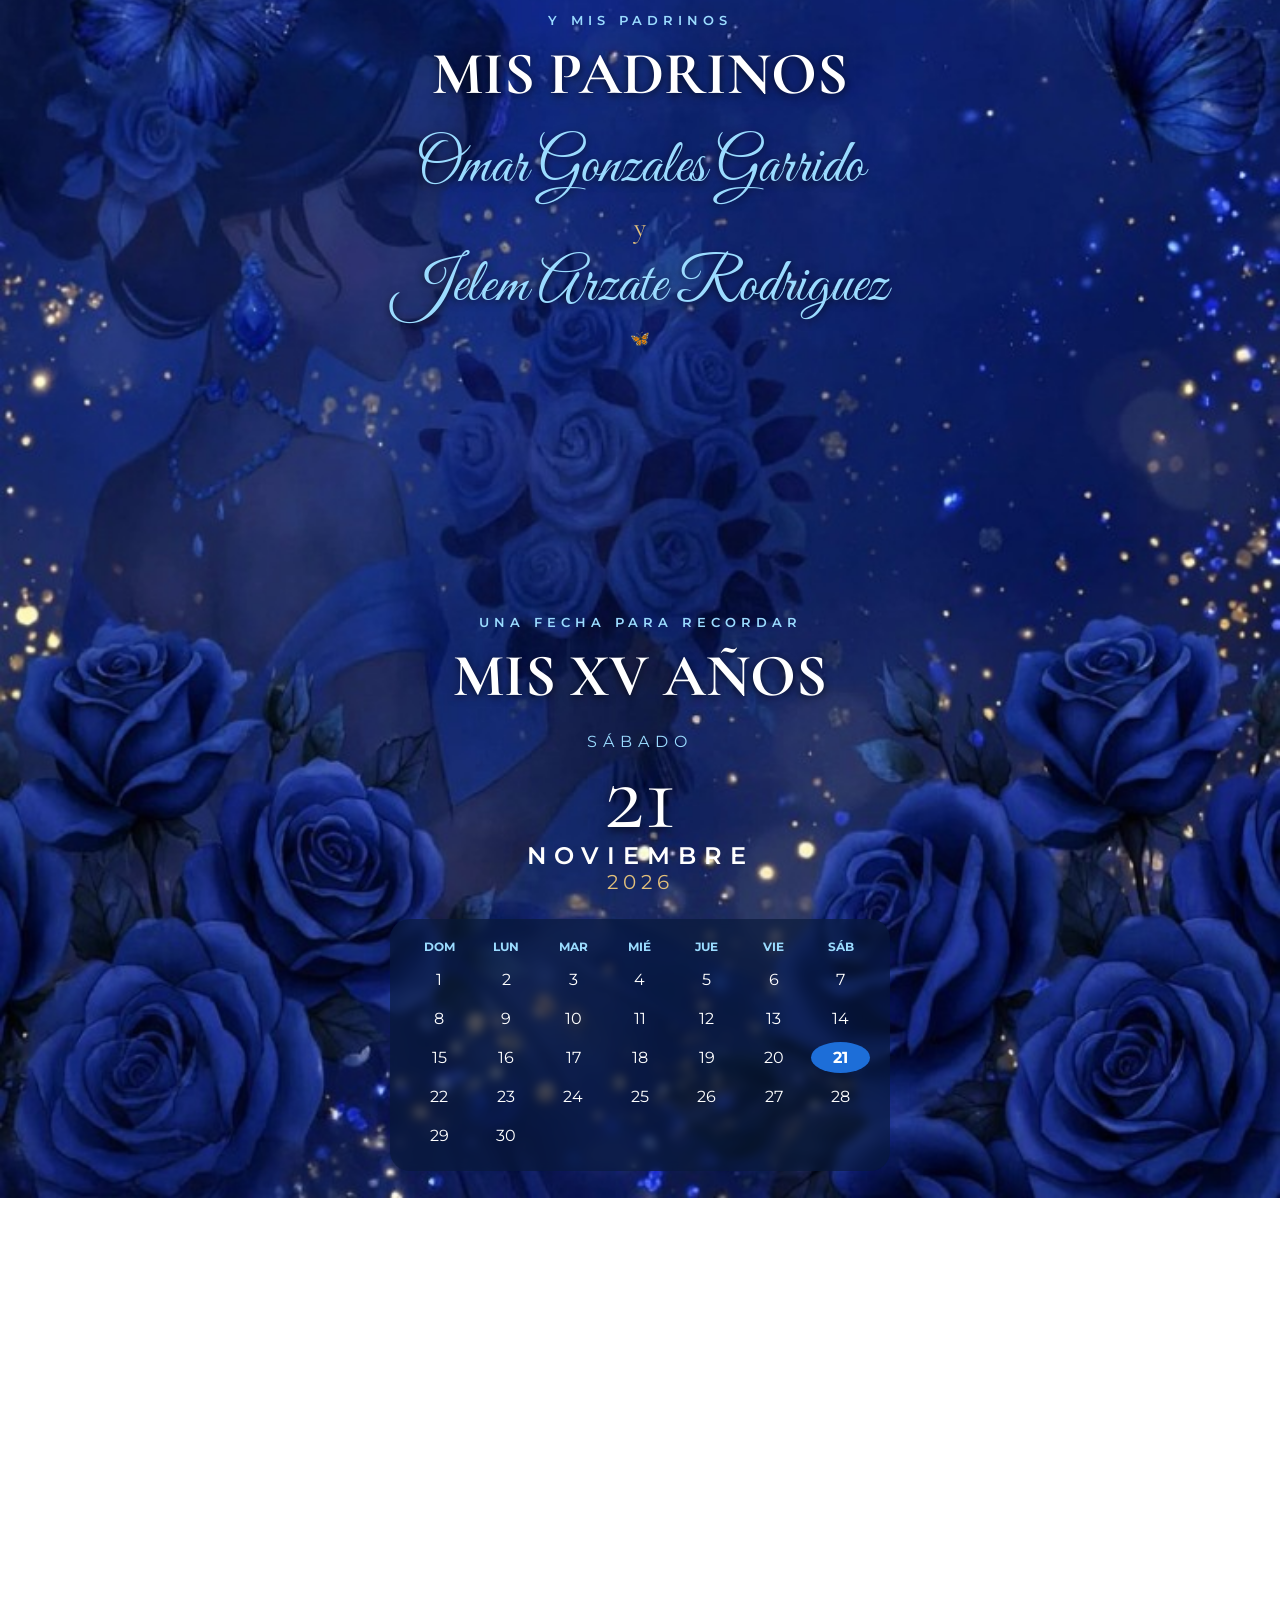
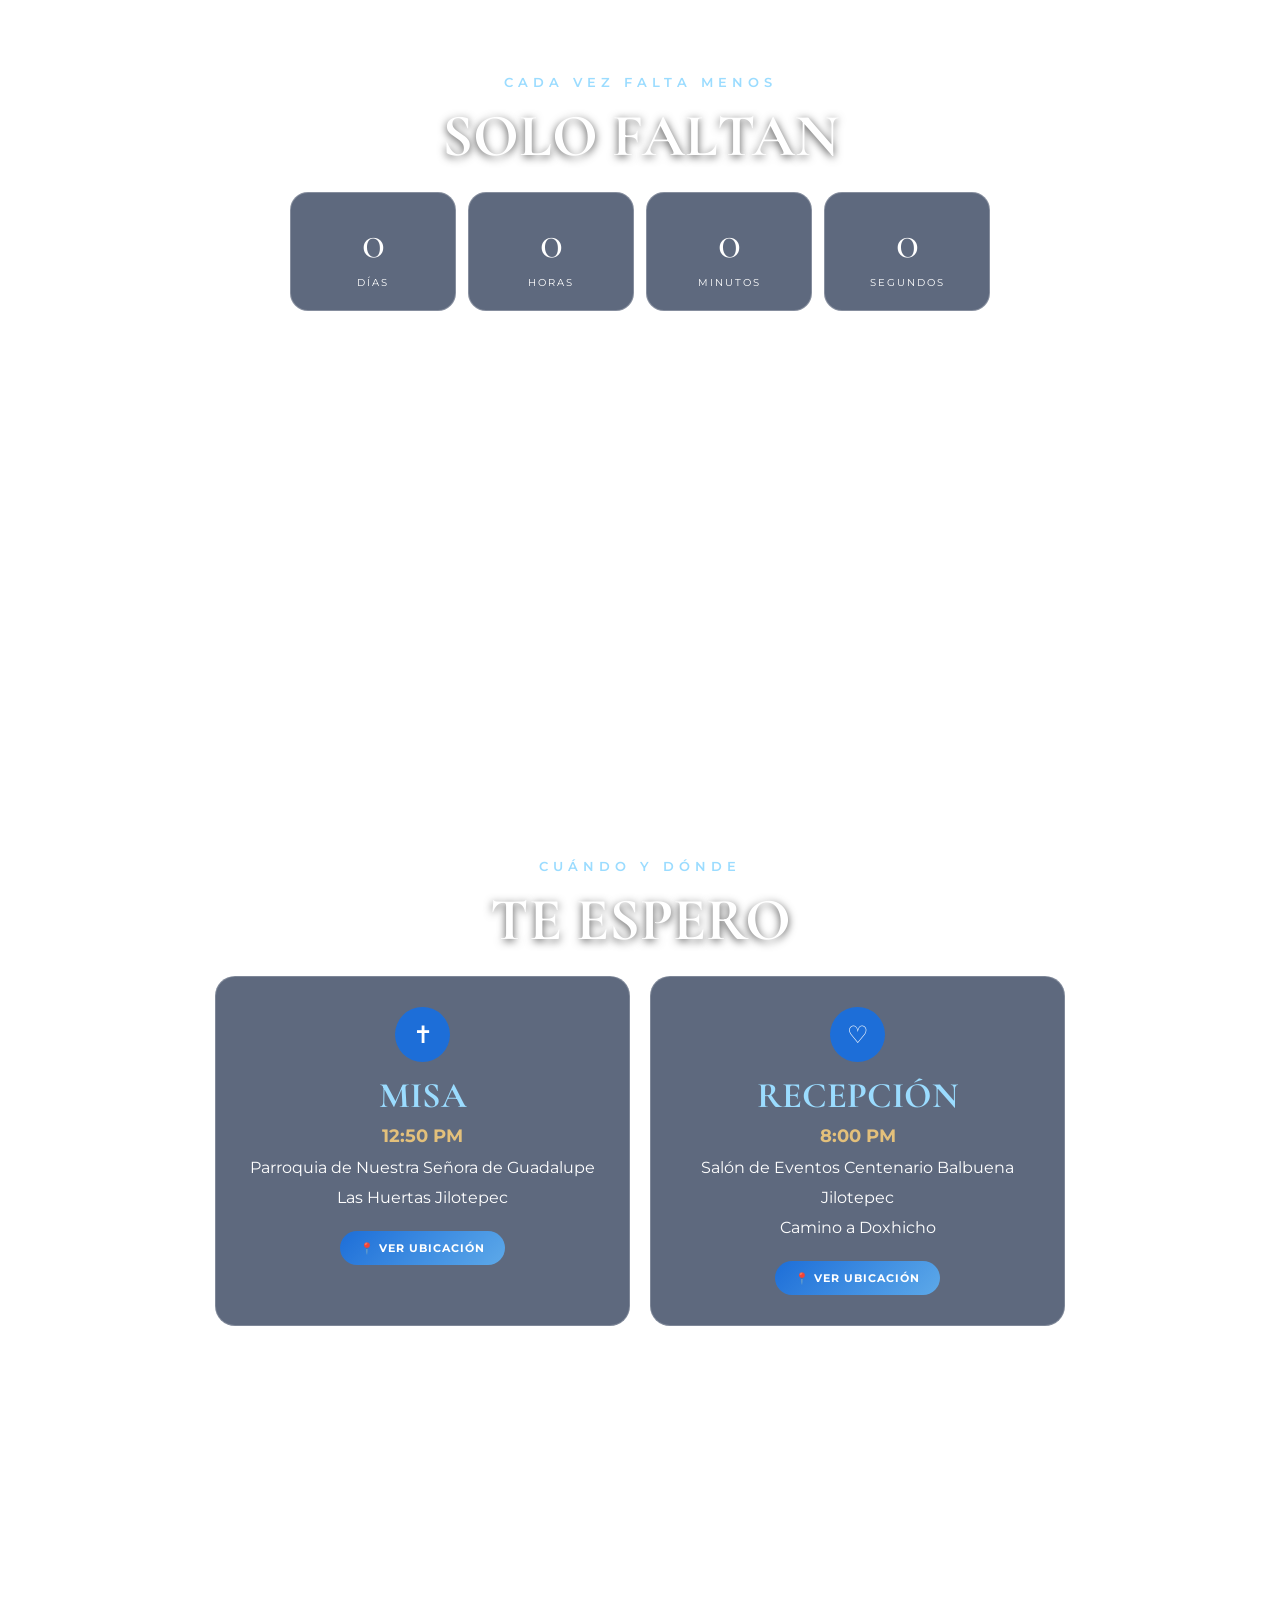
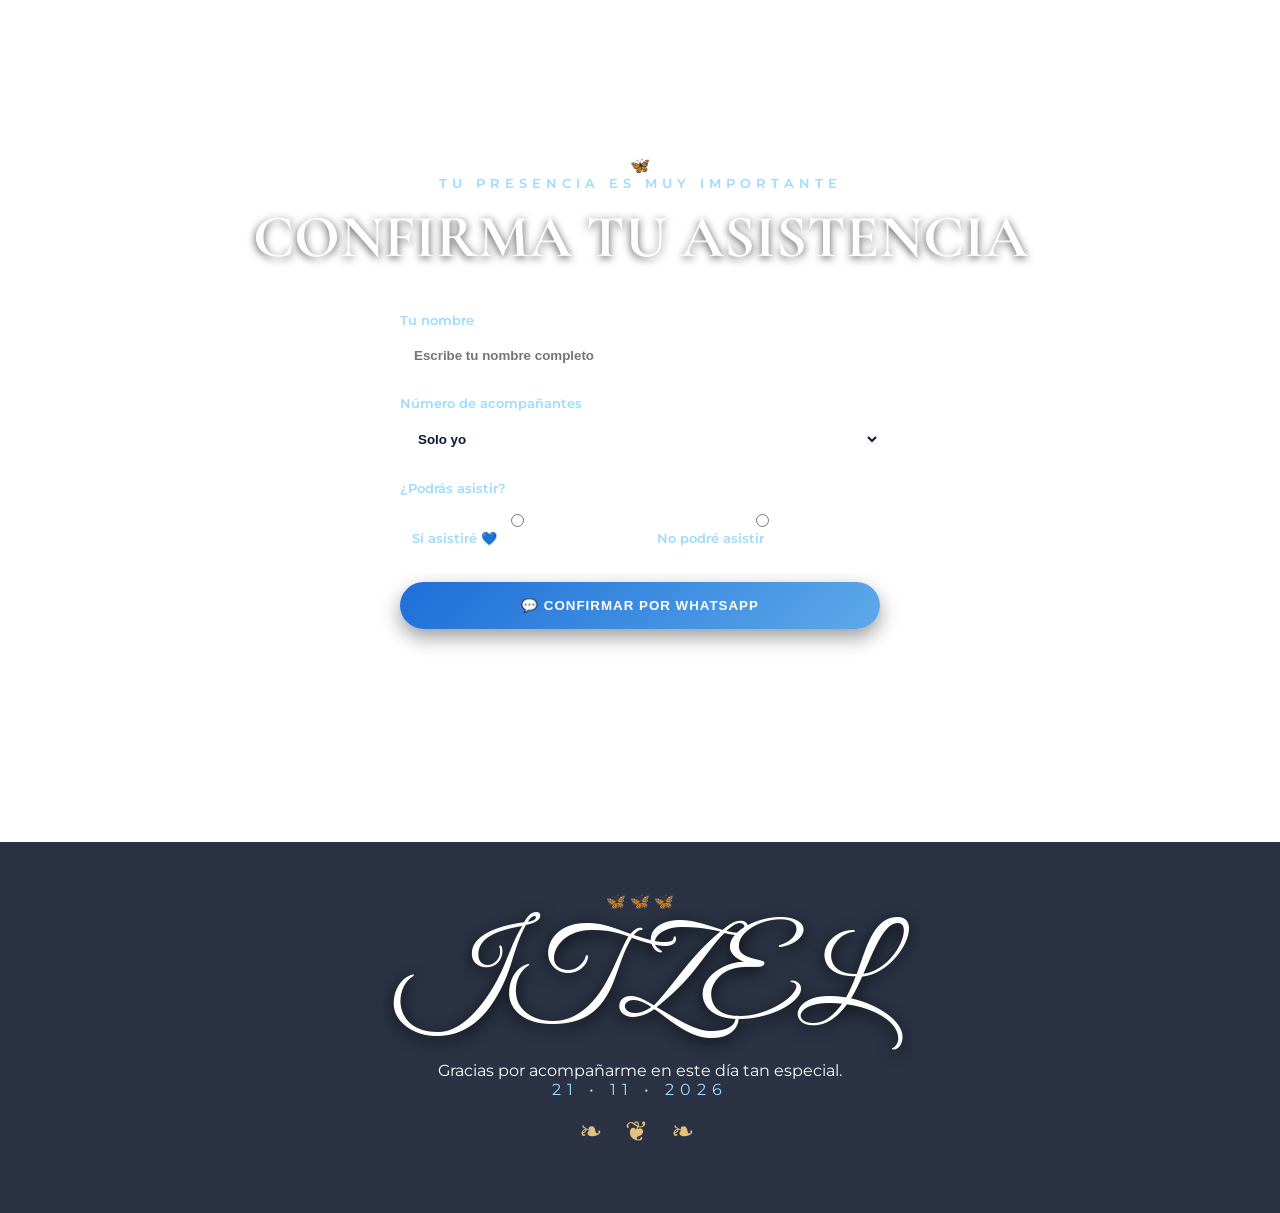
==== commit 6955ccfc: "Update index.html" ====
--- a/index.html
+++ b/index.html
@@ -7,11 +7,13 @@
     <title>Mis XV Años - Itzel</title>
     <link rel="stylesheet" href="CSS/style.css">
 
+    <!-- Tipografías -->
     <link href="https://fonts.googleapis.com/css2?family=Cormorant+Garamond:wght@400;500;600;700&family=Great+Vibes&family=Montserrat:wght@400;500;600;700&display=swap" rel="stylesheet">
 </head>
 
 <body>
 
+    <!-- MARIPOSAS -->
     <div class="butterfly butterfly-1">🦋</div>
     <div class="butterfly butterfly-2">🦋</div>
     <div class="butterfly butterfly-3">🦋</div>
@@ -19,6 +21,7 @@
     <div class="butterfly butterfly-5">🦋</div>
     <div class="butterfly butterfly-6">🦋</div>
 
+    <!-- PANTALLA DE BIENVENIDA -->
     <section id="welcomeScreen" class="welcome-screen">
         <div class="welcome-content">
             <p class="small-title">UNA INVITACIÓN ESPECIAL</p>
@@ -34,14 +37,16 @@
         </div>
     </section>
 
+    <!-- REPRODUCTOR YOUTUBE OCULTO -->
     <div id="youtubePlayer" class="youtube-hidden"></div>
 
+    <!-- BOTÓN DE MÚSICA -->
     <button id="musicButton" class="music-button" aria-label="Controlar música" type="button">
         ♫
     </button>
 
+    <!-- SECCIÓN 1 - HERO CON SOBRE CENTRADO -->
     <section id="inicio" class="hero section">
-        <div class="hero-overlay"></div>
         <div class="hero-content">
 
             <div class="top-ornament">❧ ❦ ❧</div>
@@ -54,9 +59,7 @@
                 Acompáñame a celebrar <br> Mis XV Años
             </p>
 
-            <div class="envelope-container">
-                <img src="watermarked_img_17385635638094468061.jpg" alt="Sobre de Invitación XV Años Itzel" class="envelope-img">
-            </div>
+            <img src="Imagenes/sobre.jpg" alt="Sobre de Invitación" class="envelope-img">
 
             <h1 class="hero-name">ITZEL</h1>
 
@@ -65,6 +68,7 @@
         </div>
     </section>
 
+    <!-- SECCIÓN 2 - PADRES Y PADRINOS -->
     <section class="parents section">
         <div class="section-container">
             <p class="section-small-title">EN COMPAÑÍA DE</p>
@@ -89,6 +93,7 @@
         </div>
     </section>
 
+    <!-- SECCIÓN 3 - FECHA -->
     <section class="date-section section">
         <div class="section-container">
             <p class="section-small-title">UNA FECHA PARA RECORDAR</p>
@@ -101,6 +106,7 @@
                 <span class="year">2026</span>
             </div>
 
+            <!-- CALENDARIO -->
             <div class="calendar">
                 <div class="calendar-header">
                     <span>DOM</span><span>LUN</span><span>MAR</span><span>MIÉ</span><span>JUE</span><span>VIE</span><span>SÁB</span>
@@ -117,6 +123,7 @@
         </div>
     </section>
 
+    <!-- SECCIÓN 4 - CUENTA REGRESIVA -->
     <section class="countdown-section section">
         <div class="section-container">
             <p class="section-small-title">CADA VEZ FALTA MENOS</p>
@@ -143,6 +150,7 @@
         </div>
     </section>
 
+    <!-- SECCIÓN 5 - UBICACIONES -->
     <section class="location-section section">
         <div class="section-container">
             <p class="section-small-title">CUÁNDO Y DÓNDE</p>
@@ -171,6 +179,7 @@
         </div>
     </section>
 
+    <!-- SECCIÓN 6 - CONFIRMACIÓN -->
     <section class="confirmation-section section">
         <div class="section-container">
             <div class="butterfly-large">🦋</div>
@@ -215,6 +224,7 @@
         </div>
     </section>
 
+    <!-- FOOTER -->
     <footer class="footer">
         <div class="footer-butterflies">🦋 🦋 🦋</div>
         <h2>ITZEL</h2>
--- a/CSS/style.css
+++ b/CSS/style.css
@@ -1,5 +1,5 @@
 /* =========================================================
-   CONFIGURACIÓN GENERAL
+   CONFIGURACIÓN GENERAL CON FONDO TOTAL
 ========================================================= */
 
 * {
@@ -13,8 +13,9 @@
 }
 
 body {
-    background: #f7fbff;
-    color: #183b61;
+    background: url('../Imagenes/fondo.jpg') no-repeat center top fixed !important;
+    background-size: cover !important;
+    color: #ffffff;
     font-family: "Montserrat", sans-serif;
     overflow-x: hidden;
 }
@@ -29,101 +30,76 @@
     display: flex;
     align-items: center;
     justify-content: center;
-}
-
-.section-container {
-    width: min(100% - 40px, 1050px);
+    padding: 80px 20px;
+}
+
+/* Eliminamos los bloques sólidos para ver el fondo directamente */
+.section-container,
+.hero-content {
+    width: min(100% - 20px, 850px);
     margin: auto;
     text-align: center;
     position: relative;
     z-index: 2;
-}
-
-
-/* =========================================================
-   COLORES
+    background: transparent;
+    border: none;
+    box-shadow: none;
+}
+
+/* =========================================================
+   VARIABLES
 ========================================================= */
 
 :root {
-    --azul-rey: #174ea6;
-    --azul-profundo: #0c3475;
-    --azul-cielo: #5da9e9;
-    --azul-celeste: #9bdcff;
-    --azul-suave: #eaf7ff;
-    --azul-muy-claro: #f6fbff;
-    --dorado: #c5a35a;
+    --azul-cielo: #9bdcff;
+    --dorado: #e3c07b;
     --blanco: #ffffff;
-    --texto: #183b61;
-}
-
-
-/* =========================================================
-   MARIPOSAS
+}
+
+/* =========================================================
+   IMAGEN DEL SOBRE CENTRADA
+========================================================= */
+
+.envelope-container {
+    display: flex;
+    justify-content: center;
+    align-items: center;
+    margin: 30px auto;
+    width: 100%;
+}
+
+.envelope-img {
+    max-width: 380px;
+    width: 85%;
+    height: auto;
+    border-radius: 12px;
+    box-shadow: 0 10px 30px rgba(0, 0, 0, 0.7);
+}
+
+/* =========================================================
+   MARIPOSAS FLOTANTES
 ========================================================= */
 
 .butterfly {
     position: fixed;
     z-index: 50;
     font-size: 28px;
-    color: var(--azul-rey);
     pointer-events: none;
-    filter: drop-shadow(
-        0 3px 5px rgba(23, 78, 166, 0.25)
-    );
+    filter: drop-shadow(0 2px 4px rgba(0,0,0,0.5));
     animation: butterflyFloat 7s ease-in-out infinite;
 }
 
-.butterfly-1 {
-    top: 12%;
-    left: 5%;
-}
-
-.butterfly-2 {
-    top: 30%;
-    right: 5%;
-    animation-delay: 1s;
-}
-
-.butterfly-3 {
-    top: 55%;
-    left: 3%;
-    animation-delay: 2s;
-}
-
-.butterfly-4 {
-    top: 70%;
-    right: 4%;
-    animation-delay: 3s;
-}
-
-.butterfly-5 {
-    top: 82%;
-    left: 8%;
-    animation-delay: 4s;
-}
-
-.butterfly-6 {
-    top: 18%;
-    right: 12%;
-    animation-delay: 5s;
-}
+.butterfly-1 { top: 12%; left: 5%; }
+.butterfly-2 { top: 30%; right: 5%; animation-delay: 1s; }
+.butterfly-3 { top: 55%; left: 3%; animation-delay: 2s; }
+.butterfly-4 { top: 70%; right: 4%; animation-delay: 3s; }
+.butterfly-5 { top: 82%; left: 8%; animation-delay: 4s; }
+.butterfly-6 { top: 18%; right: 12%; animation-delay: 5s; }
 
 @keyframes butterflyFloat {
-
-    0%,
-    100% {
-        transform:
-            translateY(0)
-            rotate(-8deg);
-    }
-
-    50% {
-        transform:
-            translateY(-25px)
-            rotate(8deg);
-    }
-}
-
+    0%, 100% { transform: translateY(0) rotate(-8deg); }
+    50% { transform: translateY(-25px) rotate(8deg); }
+}
 
 /* =========================================================
    PANTALLA DE BIENVENIDA
@@ -132,123 +108,67 @@
 .welcome-screen {
     position: fixed;
     inset: 0;
-    z-index: 100;
+    z-index: 1000;
     display: flex;
     align-items: center;
     justify-content: center;
-    padding: 25px;
-
-    background:
-        radial-gradient(
-            circle at top left,
-            rgba(155, 220, 255, 0.7),
-            transparent 40%
-        ),
-
-        radial-gradient(
-            circle at bottom right,
-            rgba(23, 78, 166, 0.35),
-            transparent 45%
-        ),
-
-        #f7fbff;
-
-    transition:
-        opacity 0.8s ease,
-        visibility 0.8s ease;
+    padding: 20px;
+    background: url('../Imagenes/fondo.jpg') no-repeat center center;
+    background-size: cover;
+    transition: opacity 0.8s ease, visibility 0.8s ease;
 }
 
 .welcome-screen.hidden {
-    opacity: 0;
-    visibility: hidden;
-    pointer-events: none;
+    opacity: 0 !important;
+    visibility: hidden !important;
+    pointer-events: none !important;
 }
 
 .welcome-content {
-    max-width: 700px;
+    max-width: 600px;
     text-align: center;
-    padding: 55px 30px;
-
-    border:
-        1px solid
-        rgba(23, 78, 166, 0.25);
-
-    border-radius: 35px;
-
-    background:
-        rgba(255, 255, 255, 0.9);
-
-    box-shadow:
-        0 20px 60px
-        rgba(23, 78, 166, 0.18);
+    padding: 40px 20px;
+    border-radius: 25px;
+    background: rgba(8, 25, 58, 0.75);
+    backdrop-filter: blur(10px);
+    border: 1px solid rgba(255, 255, 255, 0.2);
+    box-shadow: 0 20px 50px rgba(0, 0, 0, 0.6);
 }
 
 .small-title {
     letter-spacing: 5px;
     font-size: 13px;
-    color: var(--azul-rey);
+    color: var(--azul-cielo);
     font-weight: 600;
 }
 
 .welcome-content h1 {
     font-family: "Great Vibes", cursive;
-    font-size: clamp(70px, 12vw, 130px);
+    font-size: clamp(60px, 10vw, 110px);
     font-weight: 400;
-    color: var(--azul-rey);
+    color: var(--blanco);
     margin: 10px 0;
-}
-
-.ornament {
-    color: var(--dorado);
-    font-size: 35px;
-    margin: 15px 0;
-}
-
-.welcome-name {
-    font-family:
-        "Cormorant Garamond",
-        serif;
-
-    font-size: 45px;
-    letter-spacing: 8px;
-    color: var(--azul-profundo);
-}
-
-.welcome-text {
-    max-width: 480px;
-    margin: 20px auto 30px;
-    line-height: 1.8;
-    color: #58708b;
-}
+    text-shadow: 0 2px 10px rgba(0,0,0,0.5);
+}
+
+.ornament { color: var(--dorado); font-size: 35px; margin: 15px 0; }
+.welcome-name { font-family: "Cormorant Garamond", serif; font-size: 45px; letter-spacing: 8px; color: var(--azul-cielo); }
+.welcome-text { max-width: 480px; margin: 20px auto 30px; line-height: 1.8; color: #ffffff; }
 
 .main-button {
     border: none;
-    padding: 17px 35px;
+    padding: 16px 35px;
     border-radius: 50px;
-
-    background:
-        linear-gradient(
-            135deg,
-            var(--azul-rey),
-            var(--azul-cielo)
-        );
-
+    background: linear-gradient(135deg, #1d6ed8, #5da9e9);
     color: white;
     font-weight: 600;
     letter-spacing: 1px;
     cursor: pointer;
-
-    box-shadow:
-        0 10px 25px
-        rgba(23, 78, 166, 0.3);
-
+    box-shadow: 0 8px 20px rgba(0,0,0,0.4);
     transition: 0.3s;
 }
 
-.main-button:hover {
-    transform: translateY(-4px);
-}
-
+.main-button:hover { transform: translateY(-3px); }
 
 /* =========================================================
    BOTÓN DE MÚSICA
@@ -259,839 +179,225 @@
     right: 20px;
     bottom: 20px;
     z-index: 90;
-
-    width: 58px;
-    height: 58px;
-
+    width: 55px;
+    height: 55px;
     border-radius: 50%;
     border: 2px solid white;
-
-    background:
-        linear-gradient(
-            135deg,
-            var(--azul-rey),
-            var(--azul-cielo)
-        );
-
-    color: white;
-    font-size: 25px;
+    background: linear-gradient(135deg, #1d6ed8, #5da9e9);
+    color: white;
+    font-size: 22px;
     cursor: pointer;
-
-    box-shadow:
-        0 8px 25px
-        rgba(23, 78, 166, 0.3);
-}
-
-.youtube-hidden {
-    position: fixed;
-    width: 1px;
-    height: 1px;
-    overflow: hidden;
-    left: -100px;
-    top: -100px;
-}
-
-
-/* =========================================================
-   HERO
-========================================================= */
-
-.hero {
-    min-height: 100vh;
-
-    background:
-        radial-gradient(
-            circle at 20% 20%,
-            rgba(155, 220, 255, 0.8),
-            transparent 30%
-        ),
-
-        radial-gradient(
-            circle at 80% 80%,
-            rgba(23, 78, 166, 0.25),
-            transparent 35%
-        ),
-
-        linear-gradient(
-            135deg,
-            #fafdff,
-            #dff3ff
-        );
-}
-
-.hero::before {
-    content: "";
-
-    position: absolute;
-    inset: 25px;
-
-    border:
-        1px solid
-        rgba(23, 78, 166, 0.3);
-
-    border-radius: 25px;
-}
-
-.hero-content {
-    width: min(
-        900px,
-        calc(100% - 70px)
-    );
-
-    text-align: center;
-    position: relative;
-    z-index: 2;
-}
-
-.top-ornament,
-.bottom-ornament {
+    box-shadow: 0 8px 20px rgba(0, 0, 0, 0.5);
+}
+
+.youtube-hidden { position: fixed; width: 1px; height: 1px; overflow: hidden; left: -100px; top: -100px; }
+
+/* =========================================================
+   TEXTOS Y SÍMBOLOS
+========================================================= */
+
+.top-ornament, .bottom-ornament, .divider, .footer-ornament {
     color: var(--dorado);
-    font-size: 30px;
-    letter-spacing: 10px;
-    margin: 25px;
+    font-size: 28px;
+    letter-spacing: 8px;
+    margin: 15px 0;
 }
 
 .intro-text {
     max-width: 760px;
     margin: auto;
-
-    font-size:
-        clamp(
-            23px,
-            4vw,
-            40px
-        );
-
-    line-height: 1.35;
-    font-weight: 600;
-    color: #102f52;
+    font-size: clamp(20px, 3.5vw, 32px);
+    line-height: 1.4;
+    font-weight: 500;
+    color: #ffffff;
+    text-shadow: 0 2px 8px rgba(0,0,0,0.7);
 }
 
 .invite-text {
-    margin-top: 35px;
-
-    font-family:
-        "Cormorant Garamond",
-        serif;
-
-    font-size:
-        clamp(
-            28px,
-            5vw,
-            55px
-        );
-
-    font-weight: 600;
-    color: var(--azul-rey);
-}
-
-.quote-mark {
-    font-family: Georgia, serif;
-    font-size: 100px;
-    line-height: 70px;
+    margin-top: 25px;
+    font-family: "Cormorant Garamond", serif;
+    font-size: clamp(26px, 4.5vw, 48px);
+    font-weight: 600;
     color: var(--azul-cielo);
-    margin-top: 15px;
-}
-
-.hero-name {
-    font-family:
-        "Great Vibes",
-        cursive;
-
-    font-size:
-        clamp(
-            70px,
-            12vw,
-            130px
-        );
-
+    text-shadow: 0 2px 8px rgba(0,0,0,0.7);
+}
+
+.hero-name, .footer h2 {
+    font-family: "Great Vibes", cursive;
+    font-size: clamp(70px, 12vw, 120px);
     font-weight: 400;
-    color: var(--azul-rey);
-}
-
-
-/* =========================================================
-   TÍTULOS
-========================================================= */
+    color: var(--blanco);
+    text-shadow: 0 4px 15px rgba(0,0,0,0.8);
+}
 
 .section-small-title {
     font-size: 13px;
     letter-spacing: 5px;
-    color: var(--azul-rey);
-    font-weight: 600;
-    margin-bottom: 12px;
+    color: var(--azul-cielo);
+    font-weight: 600;
+    margin-bottom: 10px;
 }
 
 .section-container h2 {
-    font-family:
-        "Cormorant Garamond",
-        serif;
-
-    font-size:
-        clamp(
-            45px,
-            7vw,
-            75px
-        );
-
-    color: var(--azul-profundo);
-    margin-bottom: 30px;
-}
-
-
-/* =========================================================
-   PADRES
-========================================================= */
-
-.parents {
-    background:
-        linear-gradient(
-            135deg,
-            #f5fbff,
-            #d8efff
-        );
-}
-
-.parents::before {
-    content: "🦋";
-
-    position: absolute;
-    font-size: 120px;
-    opacity: 0.08;
-    left: 5%;
-    top: 10%;
+    font-family: "Cormorant Garamond", serif;
+    font-size: clamp(38px, 6vw, 60px);
+    color: var(--blanco);
+    margin-bottom: 20px;
+    text-shadow: 0 2px 8px rgba(0,0,0,0.7);
 }
 
 .names p {
-    font-family:
-        "Great Vibes",
-        cursive;
-
-    font-size:
-        clamp(
-            40px,
-            7vw,
-            65px
-        );
-
-    color: var(--azul-rey);
+    font-family: "Great Vibes", cursive;
+    font-size: clamp(38px, 6.5vw, 60px);
+    color: var(--azul-cielo);
     margin: 5px 0;
-}
-
-.names span {
-    font-family:
-        "Cormorant Garamond",
-        serif;
-
-    font-size: 28px;
-    color: var(--dorado);
-}
-
-.divider {
-    margin: 35px auto;
-    color: var(--dorado);
-    font-size: 35px;
-}
-
-.butterfly-decoration {
-    margin-top: 35px;
-    font-size: 50px;
-}
-
-
-/* =========================================================
-   FECHA
-========================================================= */
-
-.date-section {
-    background: white;
-}
-
-.date-title {
-    margin-bottom: 15px !important;
-}
-
-.date-card {
-    display: flex;
-    flex-direction: column;
-    align-items: center;
-    margin: 20px auto 35px;
-}
-
-.day-name {
-    letter-spacing: 6px;
-    font-size: 16px;
-    color: var(--azul-cielo);
-}
-
-.day-number {
-    font-family:
-        "Cormorant Garamond",
-        serif;
-
-    font-size: 120px;
-    line-height: 0.9;
-    color: var(--azul-rey);
-}
-
-.month {
-    font-size: 25px;
-    letter-spacing: 8px;
-    font-weight: 600;
-}
-
-.year {
-    font-size: 20px;
-    letter-spacing: 5px;
-    color: var(--dorado);
-}
-
-
-/* =========================================================
-   CALENDARIO
-========================================================= */
-
-.calendar {
-    max-width: 650px;
-    margin: auto;
-}
-
-.calendar-header,
-.calendar-days {
-    display: grid;
-    grid-template-columns:
-        repeat(7, 1fr);
-    gap: 10px;
-}
-
-.calendar-header {
-    font-size: 12px;
-    color: var(--azul-rey);
+    text-shadow: 0 2px 8px rgba(0,0,0,0.7);
+}
+
+.names span { font-family: "Cormorant Garamond", serif; font-size: 28px; color: var(--dorado); }
+
+/* =========================================================
+   FECHA Y CALENDARIO
+========================================================= */
+
+.date-card { display: flex; flex-direction: column; align-items: center; margin: 15px auto 25px; }
+.day-name { letter-spacing: 6px; font-size: 16px; color: var(--azul-cielo); }
+.day-number { font-family: "Cormorant Garamond", serif; font-size: 100px; line-height: 0.9; color: var(--blanco); text-shadow: 0 3px 10px rgba(0,0,0,0.8); }
+.month { font-size: 24px; letter-spacing: 8px; font-weight: 600; }
+.year { font-size: 20px; letter-spacing: 5px; color: var(--dorado); }
+
+.calendar { max-width: 500px; margin: auto; background: rgba(8, 25, 58, 0.65); padding: 20px; border-radius: 20px; backdrop-filter: blur(5px); }
+.calendar-header, .calendar-days { display: grid; grid-template-columns: repeat(7, 1fr); gap: 8px; }
+.calendar-header { font-size: 12px; color: var(--azul-cielo); font-weight: 700; margin-bottom: 10px; }
+.calendar-days span { padding: 6px; color: #ffffff; }
+
+.calendar-days .selected-day {
+    background: #1d6ed8;
+    color: white;
     font-weight: 700;
-    margin-bottom: 15px;
-}
-
-.calendar-days span {
-    padding: 8px;
-    color: #526b85;
-}
-
-.calendar-days .selected-day {
-    width: 43px;
-    height: 43px;
-    padding: 10px;
-    margin: auto;
-
     border-radius: 50%;
-
-    background: var(--azul-rey);
-    color: white;
-    font-weight: 700;
-
-    box-shadow:
-        0 5px 15px
-        rgba(23, 78, 166, 0.3);
-}
-
+}
 
 /* =========================================================
    CONTADOR
 ========================================================= */
-
-.countdown-section {
-    background:
-        linear-gradient(
-            135deg,
-            var(--azul-profundo),
-            var(--azul-rey)
-        );
-
-    color: white;
-}
-
-.countdown-section h2 {
-    color: white;
-}
-
-.countdown-section .section-small-title {
-    color: var(--azul-celeste);
-}
 
 .countdown {
     display: grid;
-    grid-template-columns:
-        repeat(4, 1fr);
-
-    gap: 15px;
-    max-width: 800px;
+    grid-template-columns: repeat(4, 1fr);
+    gap: 12px;
+    max-width: 700px;
     margin: auto;
 }
 
 .count-box {
-    padding: 25px 10px;
-
-    border:
-        1px solid
-        rgba(255, 255, 255, 0.35);
-
+    padding: 20px 5px;
+    border: 1px solid rgba(255, 255, 255, 0.25);
+    border-radius: 18px;
+    background: rgba(8, 25, 58, 0.65);
+    backdrop-filter: blur(5px);
+}
+
+.count-box span { display: block; font-family: "Cormorant Garamond", serif; font-size: 48px; }
+.count-box small { font-size: 10px; letter-spacing: 2px; }
+
+/* =========================================================
+   UBICACIONES Y FORMULARIO
+========================================================= */
+
+.locations { display: grid; grid-template-columns: repeat(2, 1fr); gap: 20px; }
+
+.location-card {
+    background: rgba(8, 25, 58, 0.65);
+    padding: 30px 18px;
     border-radius: 20px;
-
-    background:
-        rgba(255, 255, 255, 0.1);
-
-    backdrop-filter: blur(10px);
-}
-
-.count-box span {
-    display: block;
-
-    font-family:
-        "Cormorant Garamond",
-        serif;
-
-    font-size: 60px;
-}
-
-.count-box small {
-    font-size: 11px;
-    letter-spacing: 2px;
-}
-
-
-/* =========================================================
-   UBICACIONES
-========================================================= */
-
-.location-section {
-    background: var(--azul-muy-claro);
-}
-
-.locations {
-    display: grid;
-    grid-template-columns:
-        repeat(2, 1fr);
-
-    gap: 30px;
-}
-
-.location-card {
-    background: white;
-    padding: 40px 25px;
-    border-radius: 30px;
-
-    border:
-        1px solid
-        rgba(23, 78, 166, 0.15);
-
-    box-shadow:
-        0 15px 35px
-        rgba(23, 78, 166, 0.1);
+    border: 1px solid rgba(255, 255, 255, 0.2);
+    backdrop-filter: blur(5px);
 }
 
 .location-icon {
-    width: 70px;
-    height: 70px;
-
-    display: flex;
-    align-items: center;
-    justify-content: center;
-
-    margin: 0 auto 20px;
+    width: 55px; height: 55px;
+    display: flex; align-items: center; justify-content: center;
+    margin: 0 auto 12px;
     border-radius: 50%;
-
-    background: var(--azul-suave);
-    color: var(--azul-rey);
-    font-size: 32px;
-}
-
-.location-card h3 {
-    font-family:
-        "Cormorant Garamond",
-        serif;
-
-    font-size: 45px;
-    color: var(--azul-rey);
-}
-
-.location-card p {
-    line-height: 1.7;
-    margin: 7px auto;
-    color: #50677f;
-}
-
-.location-card .time {
-    color: var(--azul-rey);
-    font-weight: 700;
-    font-size: 20px;
-}
+    background: #1d6ed8;
+    color: white;
+    font-size: 24px;
+}
+
+.location-card h3 { font-family: "Cormorant Garamond", serif; font-size: 36px; color: var(--azul-cielo); }
+.location-card p { line-height: 1.5; margin: 6px auto; color: #ffffff; }
+.location-card .time { color: var(--dorado); font-weight: 700; font-size: 18px; }
 
 .map-button {
     display: inline-block;
-    margin-top: 25px;
-    padding: 13px 25px;
-
+    margin-top: 15px;
+    padding: 10px 20px;
     border-radius: 50px;
     text-decoration: none;
-
-    color: white;
-
-    background:
-        linear-gradient(
-            135deg,
-            var(--azul-rey),
-            var(--azul-cielo)
-        );
-
-    font-size: 12px;
+    color: white;
+    background: linear-gradient(135deg, #1d6ed8, #5da9e9);
+    font-size: 11px;
     font-weight: 700;
     letter-spacing: 1px;
-
-    transition: 0.3s;
-}
-
-.map-button:hover {
-    transform: translateY(-3px);
-}
-
-
-/* =========================================================
-   CONFIRMACIÓN
-========================================================= */
-
-.confirmation-section {
-    background:
-        radial-gradient(
-            circle at top right,
-            rgba(155, 220, 255, 0.5),
-            transparent 35%
-        ),
-
-        linear-gradient(
-            135deg,
-            #f8fcff,
-            #dff3ff
-        );
-}
-
-.butterfly-large {
-    font-size: 65px;
-    margin-bottom: 15px;
-}
-
-.confirmation-description {
-    color: #60758a;
-    max-width: 500px;
-    margin: 0 auto 30px;
-    line-height: 1.7;
-}
-
-.confirmation-section form {
-    width: min(
-        100%,
-        550px
-    );
-
-    margin: auto;
-    text-align: left;
-}
-
-.form-group {
-    margin-bottom: 22px;
-}
-
-.form-group label {
-    display: block;
-    margin-bottom: 8px;
-
-    font-size: 14px;
-    font-weight: 600;
-    color: var(--azul-profundo);
-}
-
-.form-group input,
-.form-group select {
+}
+
+.confirmation-section form { width: min(100%, 480px); margin: auto; text-align: left; }
+.form-group { margin-bottom: 18px; }
+.form-group label { display: block; margin-bottom: 6px; font-size: 13px; font-weight: 600; color: var(--azul-cielo); }
+
+.form-group input, .form-group select {
     width: 100%;
-
-    padding: 16px 18px;
-
-    border-radius: 15px;
-
-    border:
-        1px solid
-        #b9d8ee;
-
-    background: white;
-    outline: none;
-
-    font-family:
-        "Montserrat",
-        sans-serif;
-
-    color: var(--texto);
-}
-
-.form-group input:focus,
-.form-group select:focus {
-    border-color:
-        var(--azul-rey);
-
-    box-shadow:
-        0 0 0 3px
-        rgba(23, 78, 166, 0.1);
-}
-
-.attendance-options {
-    display: grid;
-    grid-template-columns:
-        repeat(2, 1fr);
-
-    gap: 10px;
-}
+    padding: 14px;
+    border-radius: 12px;
+    border: none;
+    background: rgba(255, 255, 255, 0.95);
+    color: #08193a;
+    font-weight: 600;
+}
+
+.attendance-options { display: grid; grid-template-columns: repeat(2, 1fr); gap: 10px; }
 
 .radio-option {
-    padding: 15px;
-
-    background: white;
-
-    border:
-        1px solid
-        #b9d8ee;
-
-    border-radius: 15px;
-
+    padding: 12px;
+    background: rgba(255, 255, 255, 0.95);
+    border-radius: 12px;
     cursor: pointer;
-    transition: 0.2s;
-}
-
-.radio-option:hover {
-    border-color: var(--azul-rey);
-}
-
-.radio-option input {
-    margin-right: 8px;
+    color: #08193a;
+    font-weight: 600;
 }
 
 .whatsapp-button {
     width: 100%;
-
     border: none;
-
-    padding: 18px;
-
+    padding: 16px;
     border-radius: 50px;
-
-    background:
-        linear-gradient(
-            135deg,
-            #174ea6,
-            #5da9e9
-        );
-
-    color: white;
-
+    background: linear-gradient(135deg, #1d6ed8, #5da9e9);
+    color: white;
     font-weight: 700;
     letter-spacing: 1px;
-
     cursor: pointer;
-
-    box-shadow:
-        0 10px 25px
-        rgba(23, 78, 166, 0.25);
-
-    transition: 0.3s;
-}
-
-.whatsapp-button:hover {
-    transform:
-        translateY(-3px);
-}
-
+    box-shadow: 0 8px 20px rgba(0,0,0,0.4);
+}
 
 /* =========================================================
    FOOTER
 ========================================================= */
 
-.footer {
-    padding: 80px 20px;
-    text-align: center;
-
-    background:
-        var(--azul-profundo);
-
-    color: white;
-}
-
-.footer-butterflies {
-    font-size: 30px;
-    margin-bottom: 10px;
-}
-
-.footer h2 {
-    font-family:
-        "Great Vibes",
-        cursive;
-
-    font-size: 80px;
-    font-weight: 400;
-}
-
-.footer p {
-    margin: 15px auto;
-    max-width: 450px;
-    line-height: 1.7;
-}
-
-.footer-date {
-    color: var(--azul-celeste);
-    letter-spacing: 6px;
-}
-
-.footer-ornament {
-    color: var(--dorado);
-    font-size: 30px;
-    margin-top: 25px;
-}
-
-
-/* =========================================================
-   ANIMACIONES SCROLL
-========================================================= */
+.footer { padding: 50px 20px; text-align: center; background: rgba(5, 15, 35, 0.85); }
+.footer-date { color: var(--azul-cielo); letter-spacing: 6px; }
 
 .section-container {
     opacity: 0;
-    transform: translateY(35px);
-    transition:
-        opacity 0.8s ease,
-        transform 0.8s ease;
-}
-
-.section-container.visible {
-    opacity: 1;
-    transform: translateY(0);
-}
-
-
-/* =========================================================
-   RESPONSIVE
-========================================================= */
-
+    transform: translateY(30px);
+    transition: opacity 0.8s ease, transform 0.8s ease;
+}
+
+.section-container.visible { opacity: 1; transform: translateY(0); }
+
+/* RESPONSIVE */
 @media (max-width: 700px) {
-
-    .section {
-        min-height: auto;
-        padding: 90px 0;
-    }
-
-    .hero {
-        min-height: 100vh;
-    }
-
-    .hero::before {
-        inset: 15px;
-    }
-
-    .locations {
-        grid-template-columns: 1fr;
-    }
-
-    .countdown {
-        grid-template-columns:
-            repeat(2, 1fr);
-    }
-
-    .count-box span {
-        font-size: 48px;
-    }
-
-    .attendance-options {
-        grid-template-columns: 1fr;
-    }
-
-    .calendar-days,
-    .calendar-header {
-        gap: 3px;
-    }
-
-    .calendar-days span {
-        padding: 7px 2px;
-        font-size: 13px;
-    }
-
-    .calendar-days .selected-day {
-        width: 35px;
-        height: 35px;
-        padding: 8px;
-    }
-
-    .butterfly {
-        font-size: 22px;
-    }
-
-    .welcome-content {
-        padding: 45px 20px;
-    }
-
-    .welcome-content h1 {
-        font-size: 75px;
-    }
-
-    .welcome-name {
-        font-size: 38px;
-    }
-}
-
-
-@media (max-width: 430px) {
-
-    .section-container {
-        width: min(100% - 30px, 1050px);
-    }
-
-    .intro-text {
-        font-size: 22px;
-    }
-
-    .invite-text {
-        font-size: 32px;
-    }
-
-    .hero-name {
-        font-size: 80px;
-    }
-
-    .day-number {
-        font-size: 90px;
-    }
-
-    .month {
-        font-size: 20px;
-        letter-spacing: 5px;
-    }
-
-    .count-box {
-        padding: 20px 5px;
-    }
-
-    .count-box span {
-        font-size: 40px;
-    }
-
-    .count-box small {
-        font-size: 9px;
-    }
-
-    .location-card {
-        padding: 30px 18px;
-    }
-
-    .footer h2 {
-        font-size: 65px;
-    }
-
-    .music-button {
-        width: 52px;
-        height: 52px;
-        right: 15px;
-        bottom: 15px;
-    }
-}
+    .locations { grid-template-columns: 1fr; }
+    .countdown { grid-template-columns: repeat(2, 1fr); }
+    .attendance-options { grid-template-columns: 1fr; }
+}
